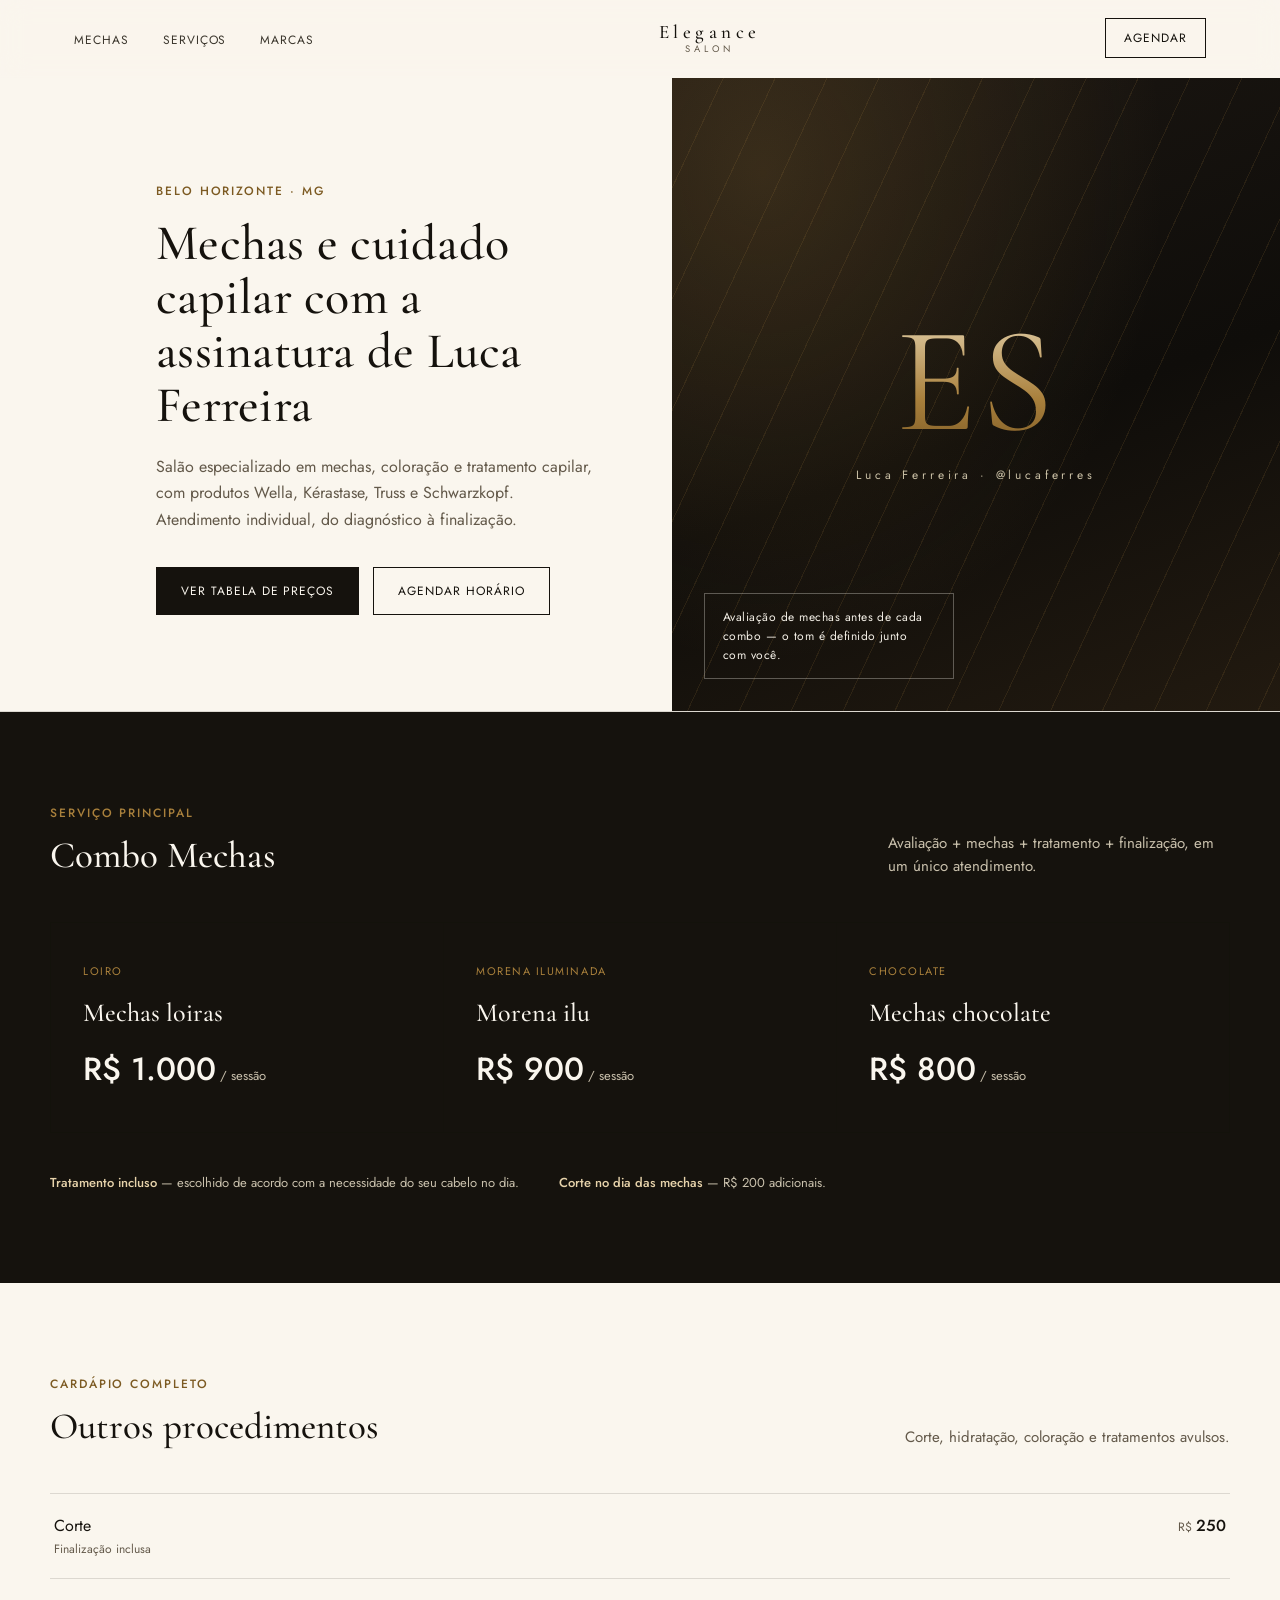
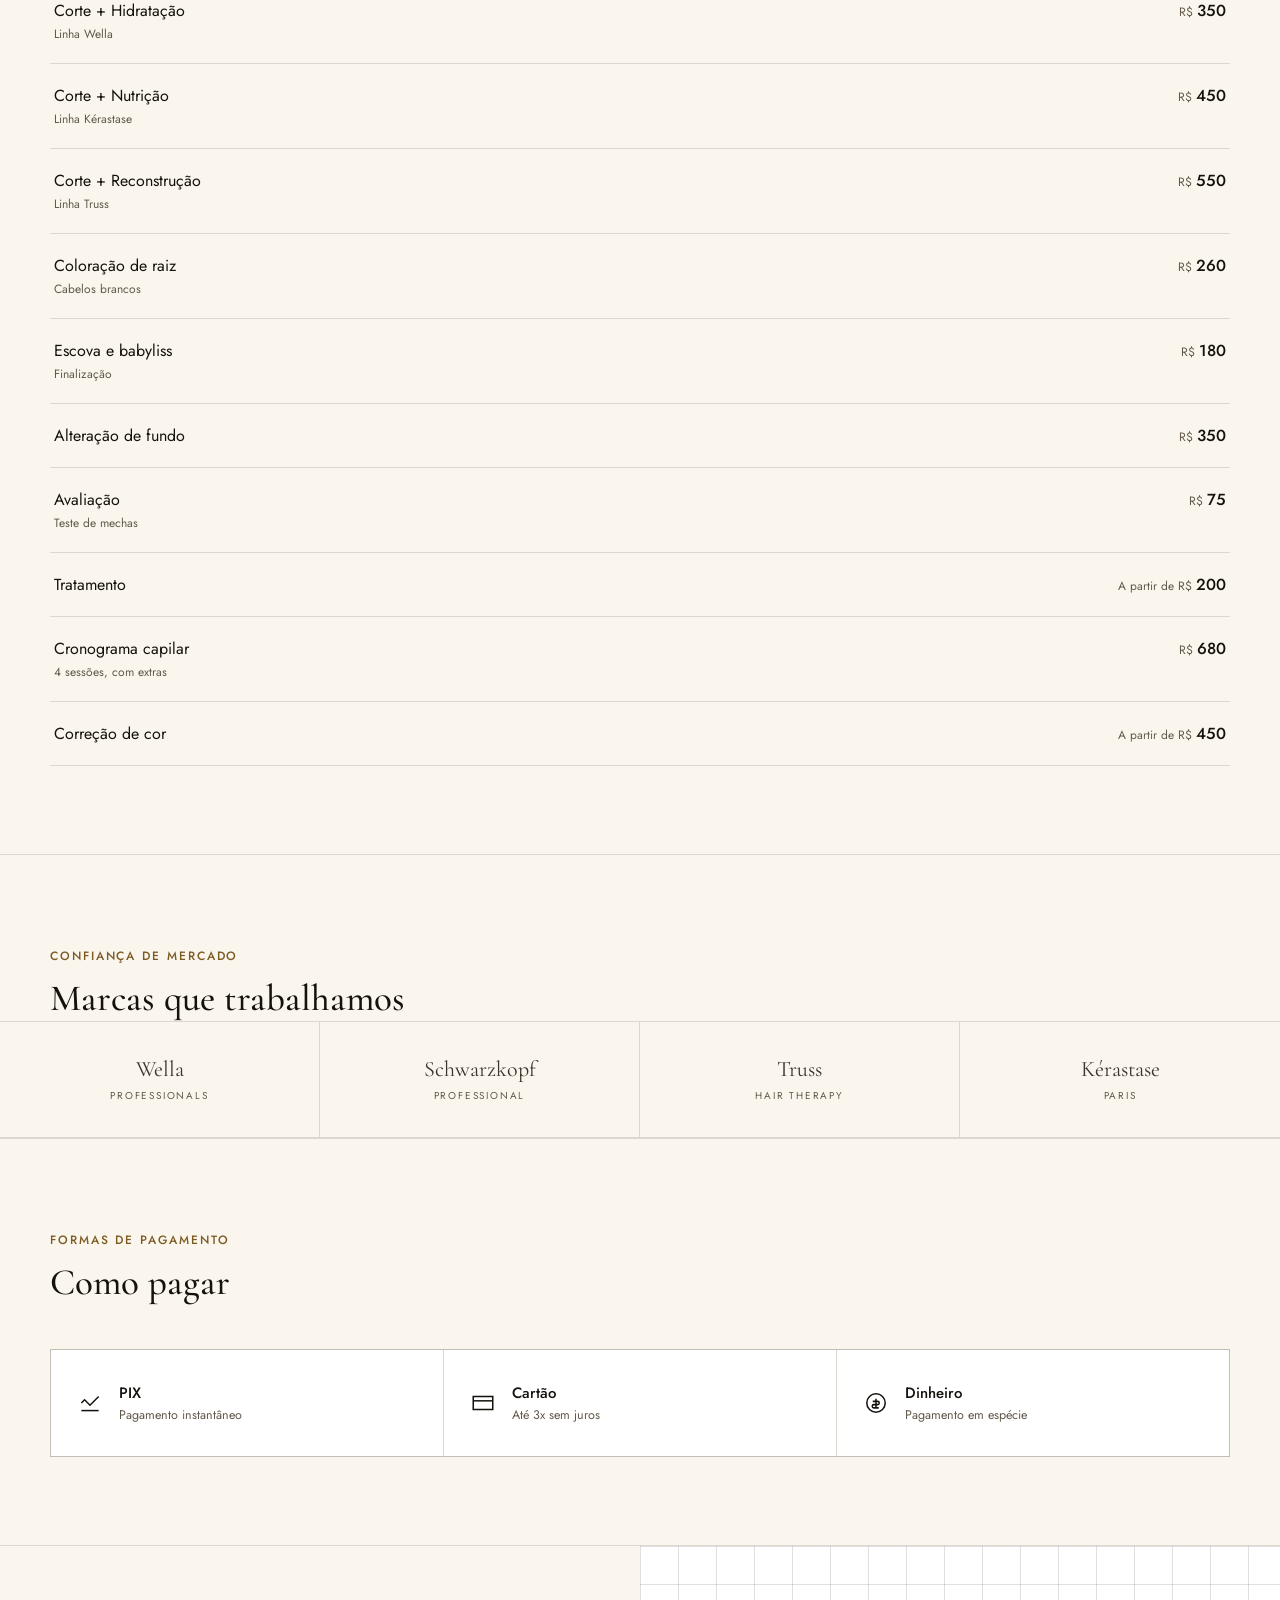
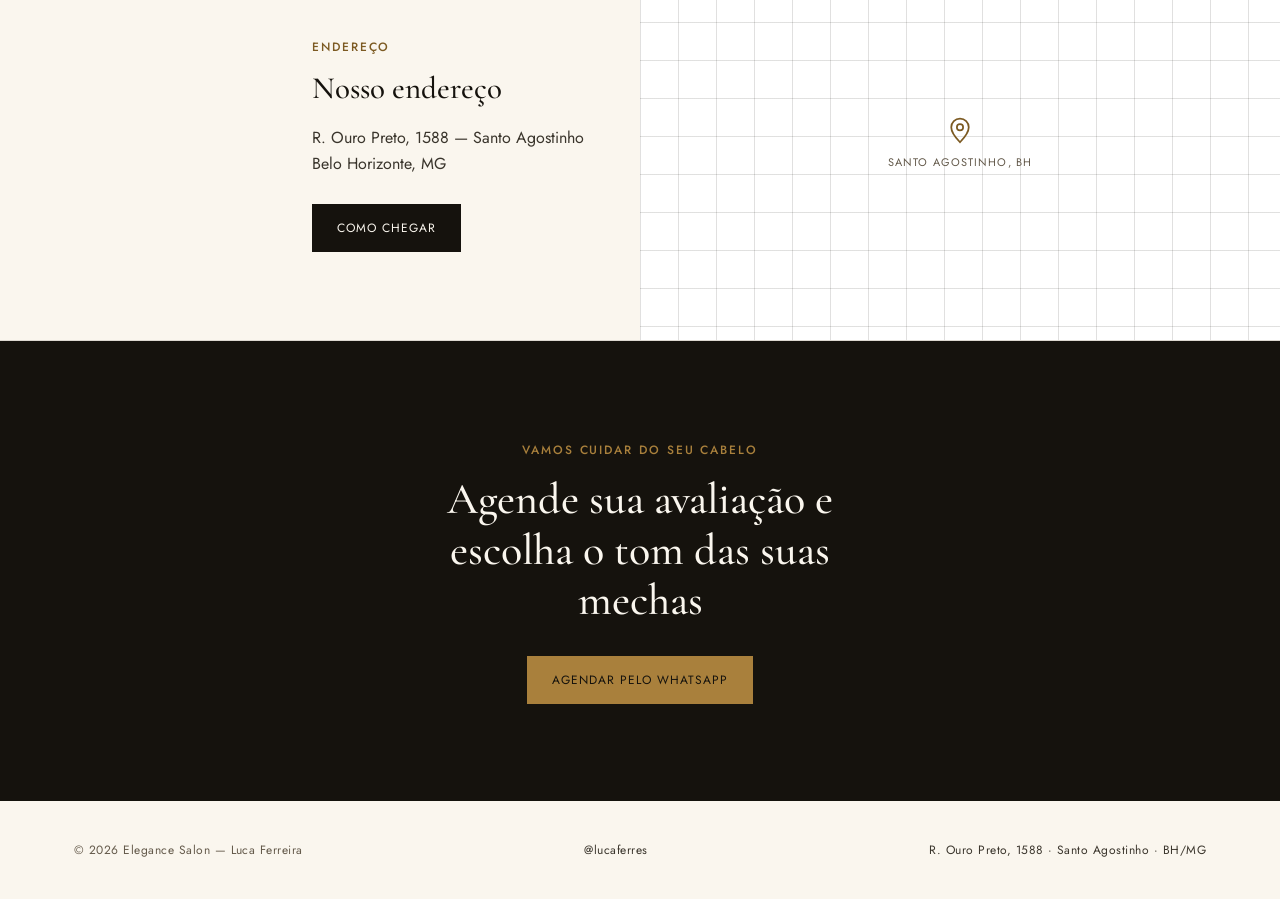
==== index.html @ f7232793 "Add files via upload" ====
<!DOCTYPE html>
<html lang="pt-BR">
<head>
<meta charset="UTF-8">
<meta name="viewport" content="width=device-width, initial-scale=1.0, viewport-fit=cover">
<title>Elegance Salon — Luca Ferreira | Mechas &amp; Cuidado Capilar</title>
<meta name="description" content="Elegance Salon, Belo Horizonte/MG — Combo Mechas, cortes e tratamentos capilares com Luca Ferreira. Wella, Kérastase, Truss e Schwarzkopf.">

<!-- ============================================================ -->
<!-- FONTES                                                        -->
<!-- ============================================================ -->
<link rel="preconnect" href="https://fonts.googleapis.com">
<link rel="preconnect" href="https://fonts.gstatic.com" crossorigin>
<link href="https://fonts.googleapis.com/css2?family=Jost:wght@300;400;500;600&family=Cormorant+Garamond:ital,wght@0,400;0,500;0,600;1,400&display=swap" rel="stylesheet">

<style>
/* ============================================================ */
/* CONFIGURAÇÕES — cores, tipografia e espaçamento               */
/* Para trocar a paleta, edite apenas as variáveis abaixo.        */
/* ============================================================ */
:root{
  /* --- cores --- */
  --canvas:#faf6ee;        /* fundo geral (creme quente) */
  --surface:#ffffff;       /* superfícies claras (cards, linhas de pagamento) */
  --ink:#15120d;            /* texto principal / preto quente */
  --ink-soft:#3a352c;       /* texto secundário */
  --stone:#63594a;          /* texto terciário / legendas */
  --ash:#c9c0ac;            /* cinza claro / traços sutis */
  --hair:rgba(21,18,13,0.13); /* linhas finas (hairlines) */
  --gold:#a9803c;           /* dourado — único acento cromático do sistema */
  --gold-deep:#7c5a22;      /* dourado escuro — hover / detalhes */
  --gold-soft:#e7d3ab;      /* dourado claro — seleção de texto, destaques sutis */

  /* --- tipografia --- */
  --font-display:'Cormorant Garamond', Georgia, serif; /* títulos editoriais */
  --font-ui:'Jost','Avenir Next','Futura PT',ui-sans-serif,system-ui,sans-serif; /* nav, corpo, botões */

  /* --- layout --- */
  --page-max:1180px;
  --nav-h:76px;
}

/* Tema escuro automático (segue o SO do visitante) */
@media (prefers-color-scheme: dark){
  :root{
    --canvas:#141210;
    --surface:#1b1815;
    --ink:#f3efe6;
    --ink-soft:#d8d0bf;
    --stone:#b7ac97;
    --ash:#4b4438;
    --hair:rgba(243,239,230,0.15);
  }
}

/* ============================================================ */
/* RESET / BASE                                                  */
/* ============================================================ */
*{box-sizing:border-box;}
html{scroll-behavior:smooth;}
@media (prefers-reduced-motion: reduce){
  html{scroll-behavior:auto;}
  *{animation-duration:0.01ms !important; animation-iteration-count:1 !important; transition-duration:0.01ms !important; scroll-behavior:auto !important;}
}
body{
  margin:0;
  background:var(--canvas);
  color:var(--ink);
  font-family:var(--font-ui);
  font-weight:400;
  -webkit-font-smoothing:antialiased;
  overflow-x:hidden;
}
a{color:inherit;text-decoration:none;}
img{max-width:100%;display:block;}
button{font-family:inherit;cursor:pointer;}
.wrap{max-width:var(--page-max);margin:0 auto;padding:0 24px;}
@media (max-width:560px){.wrap{padding:0 20px;}}

.eyebrow{
  font-size:12px;letter-spacing:0.16em;text-transform:uppercase;
  color:var(--gold-deep);font-weight:500;
}
@media (prefers-color-scheme: dark){.eyebrow{color:var(--gold);}}

:focus-visible{outline:2px solid var(--gold-deep);outline-offset:3px;}

/* Animação de entrada ao rolar — aplicada via JS (classe .in-view) */
.reveal{opacity:0;transform:translateY(18px);transition:opacity .7s ease, transform .7s ease;}
.reveal.in-view{opacity:1;transform:translateY(0);}

/* ============================================================ */
/* HEADER / NAVBAR                                                */
/* Editar: links do menu, texto do botão de agendamento           */
/* ============================================================ */
header{
  position:sticky;top:0;z-index:100;
  background:rgba(250,246,238,0.7);
  backdrop-filter:blur(14px) saturate(140%);
  -webkit-backdrop-filter:blur(14px) saturate(140%);
  border-bottom:1px solid transparent;
  transition:border-color .35s ease, background .35s ease, box-shadow .35s ease;
}
@media (prefers-color-scheme: dark){
  header{background:rgba(20,18,16,0.72);}
}
header.scrolled{
  border-bottom-color:var(--hair);
  box-shadow:0 4px 24px rgba(0,0,0,0.05);
}
.nav{
  height:var(--nav-h);
  display:flex;align-items:center;justify-content:space-between;
}
.nav-links{display:flex;gap:34px;list-style:none;margin:0;padding:0;}
.nav-links a{
  font-size:12px;letter-spacing:0.08em;text-transform:uppercase;
  color:var(--ink-soft);padding-bottom:3px;
  border-bottom:1px solid transparent;
  transition:border-color .2s ease, color .2s ease;
}
.nav-links a:hover{color:var(--ink);border-color:var(--gold);}

.wordmark{text-align:center;font-family:var(--font-display);line-height:1;}
.wordmark .line1{display:block;font-size:19px;letter-spacing:0.24em;font-weight:500;}
.wordmark .line2{display:block;font-size:9.5px;letter-spacing:0.4em;color:var(--stone);margin-top:4px;font-family:var(--font-ui);}

.nav-cta{
  font-size:12px;letter-spacing:0.08em;text-transform:uppercase;
  border:1px solid var(--ink);padding:10px 18px;color:var(--ink);white-space:nowrap;
  transition:background .2s ease,color .2s ease;
}
.nav-cta:hover{background:var(--ink);color:var(--canvas);}

.nav-toggle{
  display:none;background:none;border:none;padding:8px;width:36px;height:36px;
  position:relative;
}
.nav-toggle span{
  display:block;position:absolute;left:6px;right:6px;height:1px;background:var(--ink);
  transition:transform .3s ease, opacity .3s ease, top .3s ease;
}
.nav-toggle span:nth-child(1){top:13px;}
.nav-toggle span:nth-child(2){top:19px;}
.nav-toggle span:nth-child(3){top:25px;}
.nav-toggle.open span:nth-child(1){top:19px;transform:rotate(45deg);}
.nav-toggle.open span:nth-child(2){opacity:0;}
.nav-toggle.open span:nth-child(3){top:19px;transform:rotate(-45deg);}

@media (max-width:860px){
  .nav-links.desktop-only, .nav-cta.desktop-only{display:none;}
  .nav-toggle{display:block;}
}

.nav-mobile{
  max-height:0;overflow:hidden;
  background:var(--canvas);
  border-bottom:1px solid transparent;
  transition:max-height .35s ease, border-color .35s ease;
}
.nav-mobile.open{max-height:340px;border-bottom-color:var(--hair);}
.nav-mobile ul{list-style:none;margin:0;padding:8px 0 20px;display:flex;flex-direction:column;}
.nav-mobile a{
  padding:14px 24px;font-size:14px;letter-spacing:0.04em;
  border-top:1px solid var(--hair);color:var(--ink-soft);
}
.nav-mobile a.cta{color:var(--gold-deep);font-weight:500;}

/* ============================================================ */
/* HERO                                                           */
/* Editar: título, subtítulo, CTAs, imagem de fundo do painel      */
/* ============================================================ */
.hero{
  display:grid;grid-template-columns:1.05fr 0.95fr;
  align-items:stretch;border-bottom:1px solid var(--hair);
}
@media (max-width:900px){.hero{grid-template-columns:1fr;}}

.hero-text{
  padding:104px 56px 96px 24px;max-width:540px;margin-left:auto;
  display:flex;flex-direction:column;justify-content:center;
}
@media (max-width:900px){
  .hero-text{margin:0;padding:64px 24px 56px;max-width:none;}
}
.hero-text h1{
  font-family:var(--font-display);font-weight:500;
  font-size:clamp(32px,4.2vw,50px);line-height:1.08;
  margin:16px 0 22px;letter-spacing:0.005em;
}
.hero-text p{
  font-size:16px;line-height:1.65;color:var(--stone);
  max-width:44ch;margin:0 0 34px;
}
.cta-row{display:flex;gap:14px;flex-wrap:wrap;}
.btn{
  font-size:12px;letter-spacing:0.08em;text-transform:uppercase;
  padding:14px 24px;border:1px solid var(--ink);
  display:inline-flex;align-items:center;gap:8px;
  transition:background .25s ease,color .25s ease,border-color .25s ease, transform .25s ease;
}
.btn-fill{background:var(--ink);color:var(--canvas);}
.btn-fill:hover{background:var(--gold-deep);border-color:var(--gold-deep);transform:translateY(-1px);}
.btn-ghost{background:transparent;color:var(--ink);}
.btn-ghost:hover{border-color:var(--gold);color:var(--gold-deep);transform:translateY(-1px);}

/* Painel visual — placeholder editorial em CSS.
   SUBSTITUIR por foto real do salão/estúdio quando disponível:
   trocar o div .hero-visual por <img src="sua-foto.jpg" ...> mantendo a classe. */
.hero-visual{
  position:relative;overflow:hidden;min-height:520px;
  background:
    radial-gradient(120% 140% at 15% 15%, rgba(169,128,60,0.22), transparent 55%),
    linear-gradient(160deg,#1c1712 0%, #0f0d0a 55%, #221a10 100%);
  display:flex;align-items:center;justify-content:center;
}
.hero-visual .ribbon{
  position:absolute;inset:0;
  background:repeating-linear-gradient(115deg, transparent 0 46px, rgba(169,128,60,0.14) 46px 47px);
  animation:driftRibbon 40s linear infinite;
}
@keyframes driftRibbon{from{background-position:0 0;}to{background-position:600px 0;}}

.hero-monogram{position:relative;text-align:center;color:#f3efe6;}
.hero-monogram .mono{
  font-family:var(--font-display);font-size:clamp(96px,14vw,150px);line-height:1;letter-spacing:0.02em;
  background:linear-gradient(180deg,#f3e6c8 0%, #a9803c 60%, #6f4f1e 100%);
  -webkit-background-clip:text;background-clip:text;color:transparent;
}
.hero-monogram .cap{
  display:block;margin-top:10px;font-size:12px;letter-spacing:0.32em;color:#c9bfa5;
}
.hero-tagbox{
  position:absolute;left:32px;bottom:32px;right:32px;max-width:250px;
  border:1px solid rgba(243,239,230,0.32);padding:14px 18px;
  color:#f3efe6;font-size:12px;letter-spacing:0.04em;line-height:1.55;
}
@media (max-width:520px){.hero-tagbox{position:static;max-width:none;margin:24px;}}

/* ============================================================ */
/* SEÇÕES — títulos e espaçamento comum                          */
/* ============================================================ */
section{border-bottom:1px solid var(--hair);}
.section-pad{padding:88px 0;}
@media (max-width:640px){.section-pad{padding:60px 0;}}
.section-head{
  display:flex;justify-content:space-between;align-items:flex-end;
  gap:24px;margin-bottom:44px;flex-wrap:wrap;
}
.section-head h2{font-family:var(--font-display);font-weight:500;font-size:clamp(27px,3vw,37px);margin:10px 0 0;}
.section-head p{color:var(--stone);font-size:15px;max-width:38ch;margin:0;line-height:1.55;}

/* ============================================================ */
/* COMBO MECHAS — serviço em destaque (fundo escuro)              */
/* Editar: nomes dos tons, preços, observações                    */
/* ============================================================ */
.combo{background:var(--ink);color:var(--canvas);}
.combo .eyebrow{color:var(--gold);}
.combo .section-head p{color:var(--ash);}
.combo-grid{
  display:grid;grid-template-columns:repeat(3,1fr);gap:1px;
  background:var(--hair);border:1px solid var(--hair);
}
@media (max-width:760px){.combo-grid{grid-template-columns:1fr;}}
.combo-card{
  background:var(--ink);padding:40px 32px;display:flex;flex-direction:column;gap:18px;
  transition:background .3s ease;
}
.combo-card:hover{background:#1e1913;}
.combo-card .tone{font-size:11px;letter-spacing:0.14em;text-transform:uppercase;color:var(--gold);}
.combo-card .name{font-family:var(--font-display);font-size:26px;font-weight:500;}
.combo-card .price{font-size:32px;font-weight:500;color:var(--canvas);margin-top:auto;}
.combo-card .price small{font-size:13px;color:var(--ash);font-weight:400;}
.combo-note{
  margin-top:40px;display:flex;gap:40px;flex-wrap:wrap;
  font-size:13px;color:var(--ash);line-height:1.6;
}
.combo-note strong{color:var(--gold-soft);font-weight:500;}

/* ============================================================ */
/* LISTA DE PROCEDIMENTOS                                         */
/* Editar: itens, observações e valores                           */
/* ============================================================ */
.price-list{border-top:1px solid var(--hair);}
.price-row{
  display:flex;justify-content:space-between;align-items:baseline;gap:20px;
  padding:20px 4px;border-bottom:1px solid var(--hair);
  transition:padding-left .25s ease, background .25s ease;
}
.price-row:hover{padding-left:14px;background:rgba(169,128,60,0.06);}
.price-row .item{font-size:16px;}
.price-row .item .note{display:block;font-size:12px;color:var(--stone);margin-top:3px;}
.price-row .amount{font-weight:500;font-size:16px;white-space:nowrap;}
.price-row .amount small{color:var(--stone);font-weight:400;font-size:12px;margin-right:4px;}

/* ============================================================ */
/* MARCAS                                                         */
/* ============================================================ */
.brands-row{display:flex;flex-wrap:wrap;border-top:1px solid var(--hair);}
.brand-item{
  flex:1 1 220px;padding:34px 24px;
  border-right:1px solid var(--hair);border-bottom:1px solid var(--hair);
  text-align:center;font-family:var(--font-display);font-size:22px;
  color:var(--ink-soft);transition:color .25s ease;
}
.brand-item:hover{color:var(--gold-deep);}
.brand-item span{display:block;font-family:var(--font-ui);font-size:10px;letter-spacing:0.18em;color:var(--stone);margin-top:6px;text-transform:uppercase;}
.brand-item:last-child{border-right:none;}

/* ============================================================ */
/* FORMAS DE PAGAMENTO                                            */
/* ============================================================ */
.pay-grid{display:grid;grid-template-columns:repeat(3,1fr);gap:1px;background:var(--hair);border:1px solid var(--hair);}
@media (max-width:700px){.pay-grid{grid-template-columns:1fr;}}
.pay-card{
  background:var(--surface);padding:32px 26px;display:flex;align-items:center;gap:16px;
  transition:background .25s ease;
}
.pay-card:hover{background:var(--canvas);}
.pay-card svg{flex:none;width:26px;height:26px;stroke:var(--ink);}
.pay-card .t{font-size:15px;font-weight:500;}
.pay-card .s{font-size:12.5px;color:var(--stone);margin-top:2px;}

/* ============================================================ */
/* LOCALIZAÇÃO                                                    */
/* Editar: endereço, link do mapa                                 */
/* ============================================================ */
.loc{display:grid;grid-template-columns:1fr 1fr;}
@media (max-width:820px){.loc{grid-template-columns:1fr;}}
.loc-text{padding:88px 56px 88px 24px;margin-left:auto;max-width:460px;}
@media (max-width:820px){.loc-text{margin:0;padding:60px 24px;max-width:none;}}
.loc-text h2{font-family:var(--font-display);font-size:31px;font-weight:500;margin:12px 0 18px;}
.loc-text .addr{font-size:16px;line-height:1.6;color:var(--ink-soft);margin-bottom:28px;}
.loc-map{
  background:
    linear-gradient(var(--hair) 1px, transparent 1px) 0 0/38px 38px,
    linear-gradient(90deg, var(--hair) 1px, transparent 1px) 0 0/38px 38px,
    var(--surface);
  display:flex;align-items:center;justify-content:center;min-height:320px;position:relative;
}
.loc-pin{display:flex;flex-direction:column;align-items:center;gap:8px;}
.loc-pin svg{width:30px;height:30px;stroke:var(--gold-deep);}
.loc-pin span{font-size:11px;letter-spacing:0.1em;text-transform:uppercase;color:var(--stone);}

/* ============================================================ */
/* CTA FINAL                                                      */
/* Editar: texto de fechamento e link do WhatsApp                 */
/* ============================================================ */
.cta-final{background:var(--ink);color:var(--canvas);text-align:center;}
.cta-final .section-pad{padding:96px 24px;}
.cta-final .eyebrow{color:var(--gold);}
.cta-final h2{
  font-family:var(--font-display);font-weight:500;
  font-size:clamp(28px,4vw,44px);margin:14px auto 30px;max-width:20ch;line-height:1.15;
}
.cta-final .btn-fill{background:var(--gold);border-color:var(--gold);color:#15120d;}
.cta-final .btn-fill:hover{background:var(--gold-soft);border-color:var(--gold-soft);}

/* ============================================================ */
/* FOOTER                                                         */
/* Editar: redes sociais, copyright                               */
/* ============================================================ */
footer{padding:40px 0;}
.foot-row{
  display:flex;justify-content:space-between;align-items:center;gap:16px;flex-wrap:wrap;
  font-size:12px;color:var(--stone);letter-spacing:0.04em;
}
.foot-row a{color:var(--ink-soft);transition:color .2s ease;}
.foot-row a:hover{color:var(--gold-deep);}

::selection{background:var(--gold-soft);color:#15120d;}
</style>
</head>
<body>

<!-- ============================================================ -->
<!-- HEADER                                                        -->
<!-- Editar links de navegação e texto do botão "Agendar" aqui      -->
<!-- ============================================================ -->
<header id="siteHeader">
  <div class="wrap nav">
    <ul class="nav-links desktop-only">
      <li><a href="#mechas">Mechas</a></li>
      <li><a href="#servicos">Serviços</a></li>
      <li><a href="#marcas">Marcas</a></li>
    </ul>
    <div class="wordmark">
      <span class="line1">Elegance</span>
      <span class="line2">SALON</span>
    </div>
    <!-- EDITAR: link de agendamento (WhatsApp) -->
    <a class="nav-cta desktop-only" href="https://wa.me/5531900000000" target="_blank" rel="noopener">Agendar</a>
    <button class="nav-toggle" id="navToggle" aria-label="Abrir menu" aria-expanded="false">
      <span></span><span></span><span></span>
    </button>
  </div>
  <nav class="nav-mobile" id="navMobile">
    <ul>
      <li><a href="#mechas">Mechas</a></li>
      <li><a href="#servicos">Serviços</a></li>
      <li><a href="#marcas">Marcas</a></li>
      <li><a href="#localizacao">Localização</a></li>
      <li><a class="cta" href="https://wa.me/5531900000000" target="_blank" rel="noopener">Agendar pelo WhatsApp</a></li>
    </ul>
  </nav>
</header>

<!-- ============================================================ -->
<!-- HERO                                                          -->
<!-- Editar título, texto e CTAs. Painel direito é um placeholder   -->
<!-- em CSS — substitua por foto real quando tiver.                 -->
<!-- ============================================================ -->
<section class="hero">
  <div class="hero-text reveal">
    <span class="eyebrow">Belo Horizonte · MG</span>
    <h1>Mechas e cuidado capilar com a assinatura de Luca Ferreira</h1>
    <p>Salão especializado em mechas, coloração e tratamento capilar, com produtos Wella, Kérastase, Truss e Schwarzkopf. Atendimento individual, do diagnóstico à finalização.</p>
    <div class="cta-row">
      <a class="btn btn-fill" href="#mechas">Ver tabela de preços</a>
      <a class="btn btn-ghost" href="#localizacao">Agendar horário</a>
    </div>
  </div>
  <div class="hero-visual">
    <div class="ribbon"></div>
    <div class="hero-monogram">
      <span class="mono">ES</span>
      <span class="cap">Luca Ferreira · @lucaferres</span>
    </div>
    <div class="hero-tagbox">Avaliação de mechas antes de cada combo — o tom é definido junto com você.</div>
  </div>
</section>

<!-- ============================================================ -->
<!-- COMBO MECHAS (serviço principal)                              -->
<!-- Editar tons, preços e observações                              -->
<!-- ============================================================ -->
<section class="combo" id="mechas">
  <div class="wrap section-pad">
    <div class="section-head reveal">
      <div>
        <span class="eyebrow">Serviço principal</span>
        <h2>Combo Mechas</h2>
      </div>
      <p>Avaliação + mechas + tratamento + finalização, em um único atendimento.</p>
    </div>
    <div class="combo-grid reveal">
      <div class="combo-card">
        <span class="tone">Loiro</span>
        <span class="name">Mechas loiras</span>
        <span class="price">R$ 1.000<small> / sessão</small></span>
      </div>
      <div class="combo-card">
        <span class="tone">Morena iluminada</span>
        <span class="name">Morena ilu</span>
        <span class="price">R$ 900<small> / sessão</small></span>
      </div>
      <div class="combo-card">
        <span class="tone">Chocolate</span>
        <span class="name">Mechas chocolate</span>
        <span class="price">R$ 800<small> / sessão</small></span>
      </div>
    </div>
    <div class="combo-note reveal">
      <span><strong>Tratamento incluso</strong> — escolhido de acordo com a necessidade do seu cabelo no dia.</span>
      <span><strong>Corte no dia das mechas</strong> — R$ 200 adicionais.</span>
    </div>
  </div>
</section>

<!-- ============================================================ -->
<!-- OUTROS PROCEDIMENTOS                                          -->
<!-- Editar itens, observações e valores                            -->
<!-- ============================================================ -->
<section id="servicos">
  <div class="wrap section-pad">
    <div class="section-head reveal">
      <div>
        <span class="eyebrow">Cardápio completo</span>
        <h2>Outros procedimentos</h2>
      </div>
      <p>Corte, hidratação, coloração e tratamentos avulsos.</p>
    </div>
    <div class="price-list reveal">
      <div class="price-row"><span class="item">Corte<span class="note">Finalização inclusa</span></span><span class="amount"><small>R$</small>250</span></div>
      <div class="price-row"><span class="item">Corte + Hidratação<span class="note">Linha Wella</span></span><span class="amount"><small>R$</small>350</span></div>
      <div class="price-row"><span class="item">Corte + Nutrição<span class="note">Linha Kérastase</span></span><span class="amount"><small>R$</small>450</span></div>
      <div class="price-row"><span class="item">Corte + Reconstrução<span class="note">Linha Truss</span></span><span class="amount"><small>R$</small>550</span></div>
      <div class="price-row"><span class="item">Coloração de raiz<span class="note">Cabelos brancos</span></span><span class="amount"><small>R$</small>260</span></div>
      <div class="price-row"><span class="item">Escova e babyliss<span class="note">Finalização</span></span><span class="amount"><small>R$</small>180</span></div>
      <div class="price-row"><span class="item">Alteração de fundo</span><span class="amount"><small>R$</small>350</span></div>
      <div class="price-row"><span class="item">Avaliação<span class="note">Teste de mechas</span></span><span class="amount"><small>R$</small>75</span></div>
      <div class="price-row"><span class="item">Tratamento</span><span class="amount"><small>A partir de R$</small>200</span></div>
      <div class="price-row"><span class="item">Cronograma capilar<span class="note">4 sessões, com extras</span></span><span class="amount"><small>R$</small>680</span></div>
      <div class="price-row"><span class="item">Correção de cor</span><span class="amount"><small>A partir de R$</small>450</span></div>
    </div>
  </div>
</section>

<!-- ============================================================ -->
<!-- MARCAS                                                        -->
<!-- ============================================================ -->
<section id="marcas">
  <div class="wrap section-pad" style="padding-bottom:0;">
    <div class="section-head reveal" style="margin-bottom:0;">
      <div>
        <span class="eyebrow">Confiança de mercado</span>
        <h2>Marcas que trabalhamos</h2>
      </div>
    </div>
  </div>
  <div class="brands-row reveal">
    <div class="brand-item">Wella<span>Professionals</span></div>
    <div class="brand-item">Schwarzkopf<span>Professional</span></div>
    <div class="brand-item">Truss<span>Hair Therapy</span></div>
    <div class="brand-item">Kérastase<span>Paris</span></div>
  </div>
</section>

<!-- ============================================================ -->
<!-- FORMAS DE PAGAMENTO                                           -->
<!-- ============================================================ -->
<section>
  <div class="wrap section-pad">
    <div class="section-head reveal">
      <div>
        <span class="eyebrow">Formas de pagamento</span>
        <h2>Como pagar</h2>
      </div>
    </div>
    <div class="pay-grid reveal">
      <div class="pay-card">
        <svg viewBox="0 0 24 24" fill="none" stroke-width="1.4"><path d="M4 12l3-3 5 5 8-8"/><path d="M4 19h16"/></svg>
        <div><div class="t">PIX</div><div class="s">Pagamento instantâneo</div></div>
      </div>
      <div class="pay-card">
        <svg viewBox="0 0 24 24" fill="none" stroke-width="1.4"><rect x="3" y="6" width="18" height="12" rx="0"/><path d="M3 10h18"/></svg>
        <div><div class="t">Cartão</div><div class="s">Até 3x sem juros</div></div>
      </div>
      <div class="pay-card">
        <svg viewBox="0 0 24 24" fill="none" stroke-width="1.4"><circle cx="12" cy="12" r="8.5"/><path d="M12 8v8M9 10.5h4.5a1.5 1.5 0 010 3H10a1.5 1.5 0 000 3h4.5"/></svg>
        <div><div class="t">Dinheiro</div><div class="s">Pagamento em espécie</div></div>
      </div>
    </div>
  </div>
</section>

<!-- ============================================================ -->
<!-- LOCALIZAÇÃO                                                    -->
<!-- Editar endereço e link do mapa                                 -->
<!-- ============================================================ -->
<section class="loc" id="localizacao">
  <div class="loc-text reveal">
    <span class="eyebrow">Endereço</span>
    <h2>Nosso endereço</h2>
    <p class="addr">R. Ouro Preto, 1588 — Santo Agostinho<br>Belo Horizonte, MG</p>
    <a class="btn btn-fill" href="https://www.google.com/maps/search/?api=1&query=R.+Ouro+Preto%2C+1588+Santo+Agostinho+Belo+Horizonte+MG" target="_blank" rel="noopener">Como chegar</a>
  </div>
  <div class="loc-map">
    <div class="loc-pin">
      <svg viewBox="0 0 24 24" fill="none" stroke-width="1.4"><path d="M12 21s7-7.2 7-12a7 7 0 10-14 0c0 4.8 7 12 7 12z"/><circle cx="12" cy="9" r="2.5"/></svg>
      <span>Santo Agostinho, BH</span>
    </div>
  </div>
</section>

<!-- ============================================================ -->
<!-- CTA FINAL                                                      -->
<!-- Editar texto de fechamento e link do WhatsApp                  -->
<!-- ============================================================ -->
<section class="cta-final">
  <div class="wrap section-pad reveal">
    <span class="eyebrow">Vamos cuidar do seu cabelo</span>
    <h2>Agende sua avaliação e escolha o tom das suas mechas</h2>
    <a class="btn btn-fill" href="https://wa.me/5531900000000" target="_blank" rel="noopener">Agendar pelo WhatsApp</a>
  </div>
</section>

<!-- ============================================================ -->
<!-- FOOTER                                                         -->
<!-- Editar redes sociais e copyright                                -->
<!-- ============================================================ -->
<footer>
  <div class="wrap foot-row">
    <span>© 2026 Elegance Salon — Luca Ferreira</span>
    <a href="https://instagram.com/lucaferres" target="_blank" rel="noopener">@lucaferres</a>
    <a href="#localizacao">R. Ouro Preto, 1588 · Santo Agostinho · BH/MG</a>
  </div>
</footer>

<!-- ============================================================ -->
<!-- JAVASCRIPT                                                     -->
<!-- Menu mobile, navbar ao rolar e animações de entrada             -->
<!-- ============================================================ -->
<script>
(function(){
  "use strict";

  /* --- Navbar: sombra/borda ao rolar --- */
  var header = document.getElementById('siteHeader');
  var onScroll = function(){
    if (window.scrollY > 8) header.classList.add('scrolled');
    else header.classList.remove('scrolled');
  };
  document.addEventListener('scroll', onScroll, {passive:true});
  onScroll();

  /* --- Menu mobile --- */
  var toggle = document.getElementById('navToggle');
  var mobileNav = document.getElementById('navMobile');
  toggle.addEventListener('click', function(){
    var isOpen = mobileNav.classList.toggle('open');
    toggle.classList.toggle('open', isOpen);
    toggle.setAttribute('aria-expanded', isOpen ? 'true' : 'false');
  });
  mobileNav.querySelectorAll('a').forEach(function(link){
    link.addEventListener('click', function(){
      mobileNav.classList.remove('open');
      toggle.classList.remove('open');
      toggle.setAttribute('aria-expanded','false');
    });
  });

  /* --- Revelação suave ao rolar (IntersectionObserver) --- */
  var revealEls = document.querySelectorAll('.reveal');
  if ('IntersectionObserver' in window && revealEls.length){
    var io = new IntersectionObserver(function(entries){
      entries.forEach(function(entry){
        if (entry.isIntersecting){
          entry.target.classList.add('in-view');
          io.unobserve(entry.target);
        }
      });
    }, {threshold:0.12, rootMargin:'0px 0px -40px 0px'});
    revealEls.forEach(function(el){ io.observe(el); });
  } else {
    revealEls.forEach(function(el){ el.classList.add('in-view'); });
  }
})();
</script>
</body>
</html>
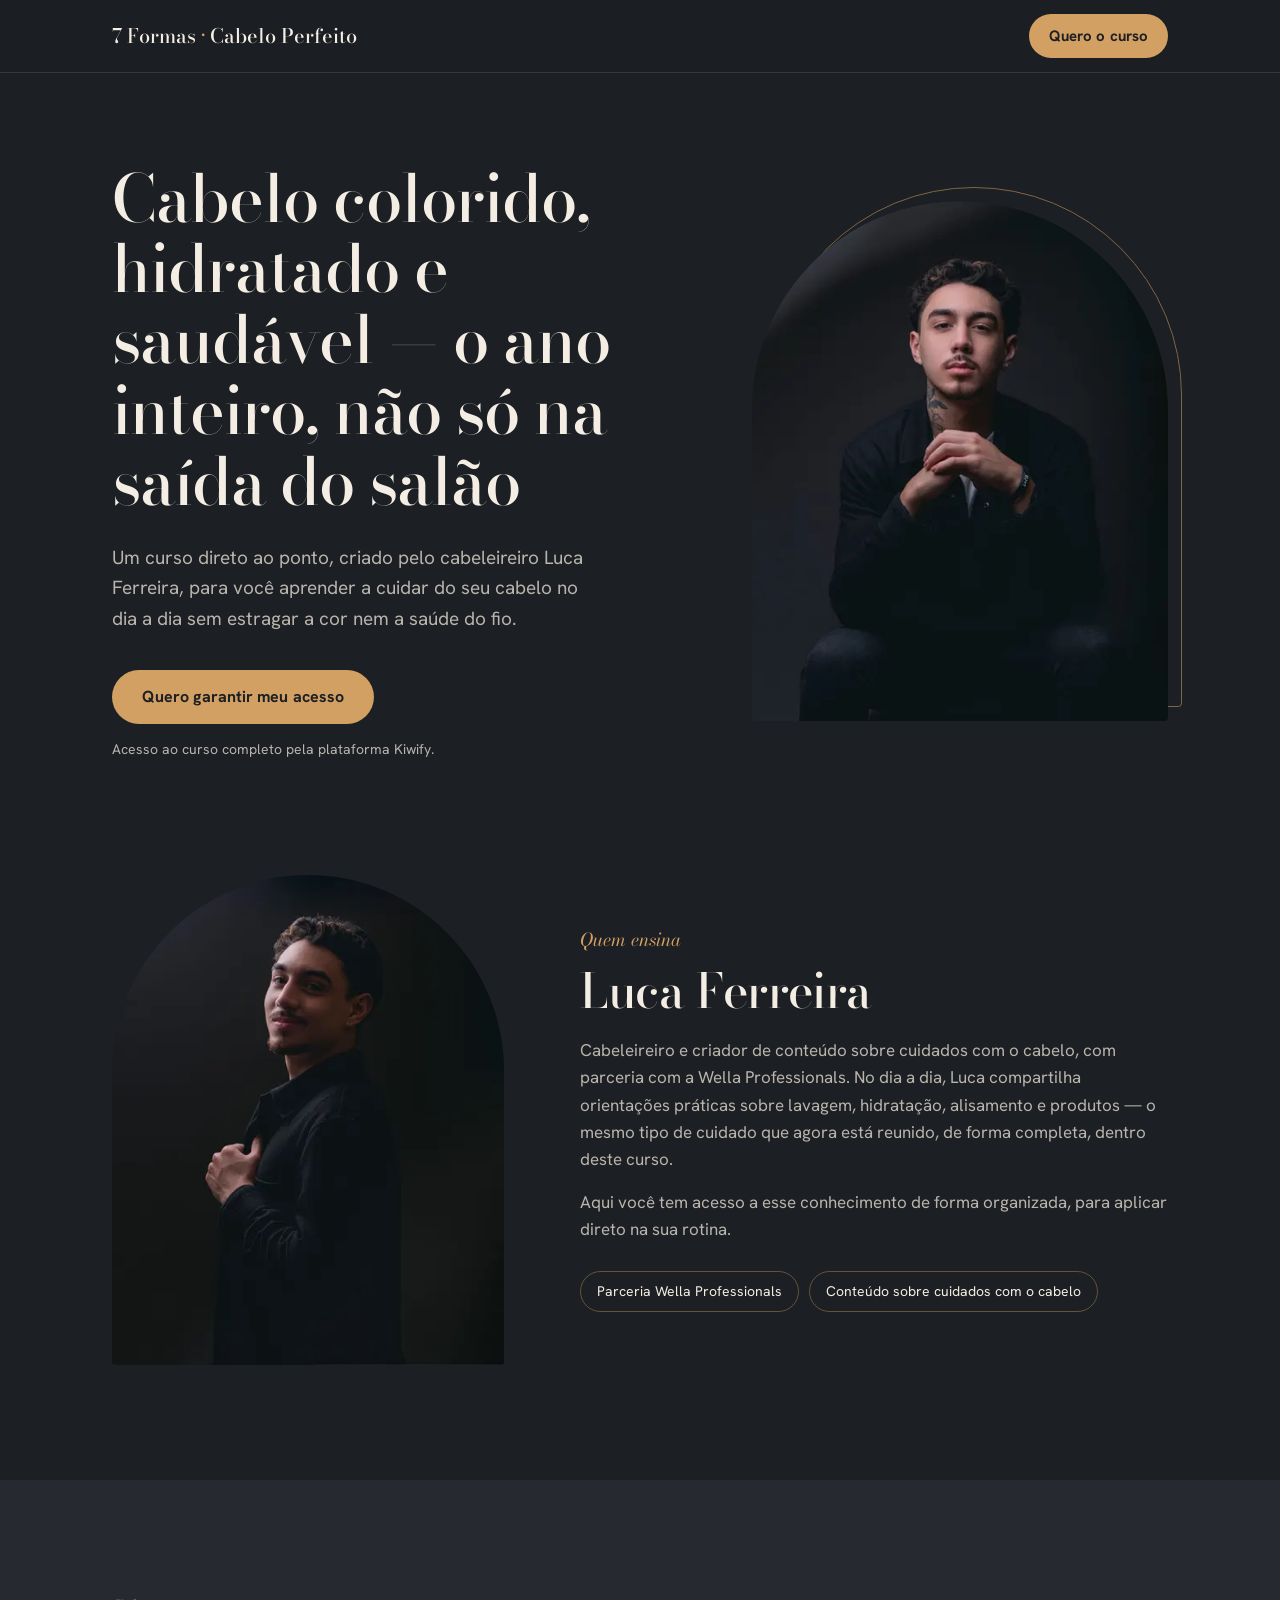
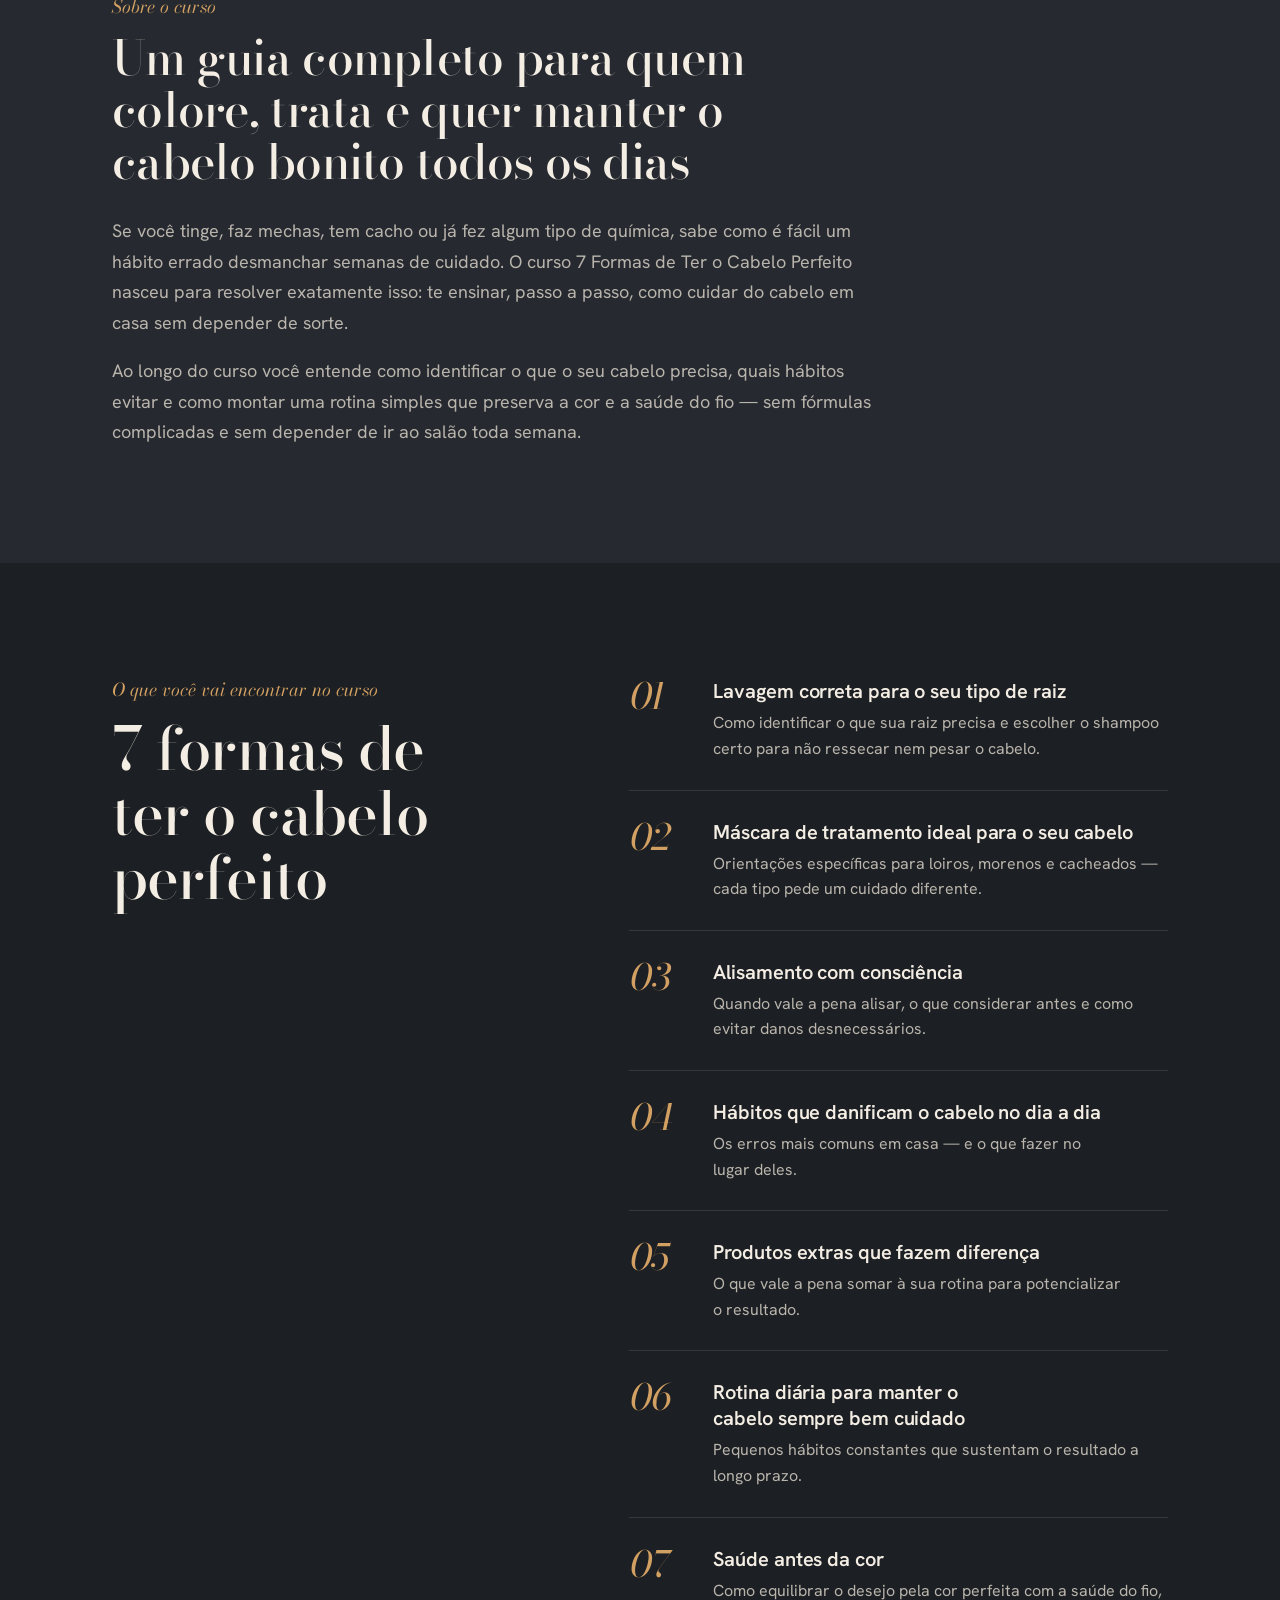
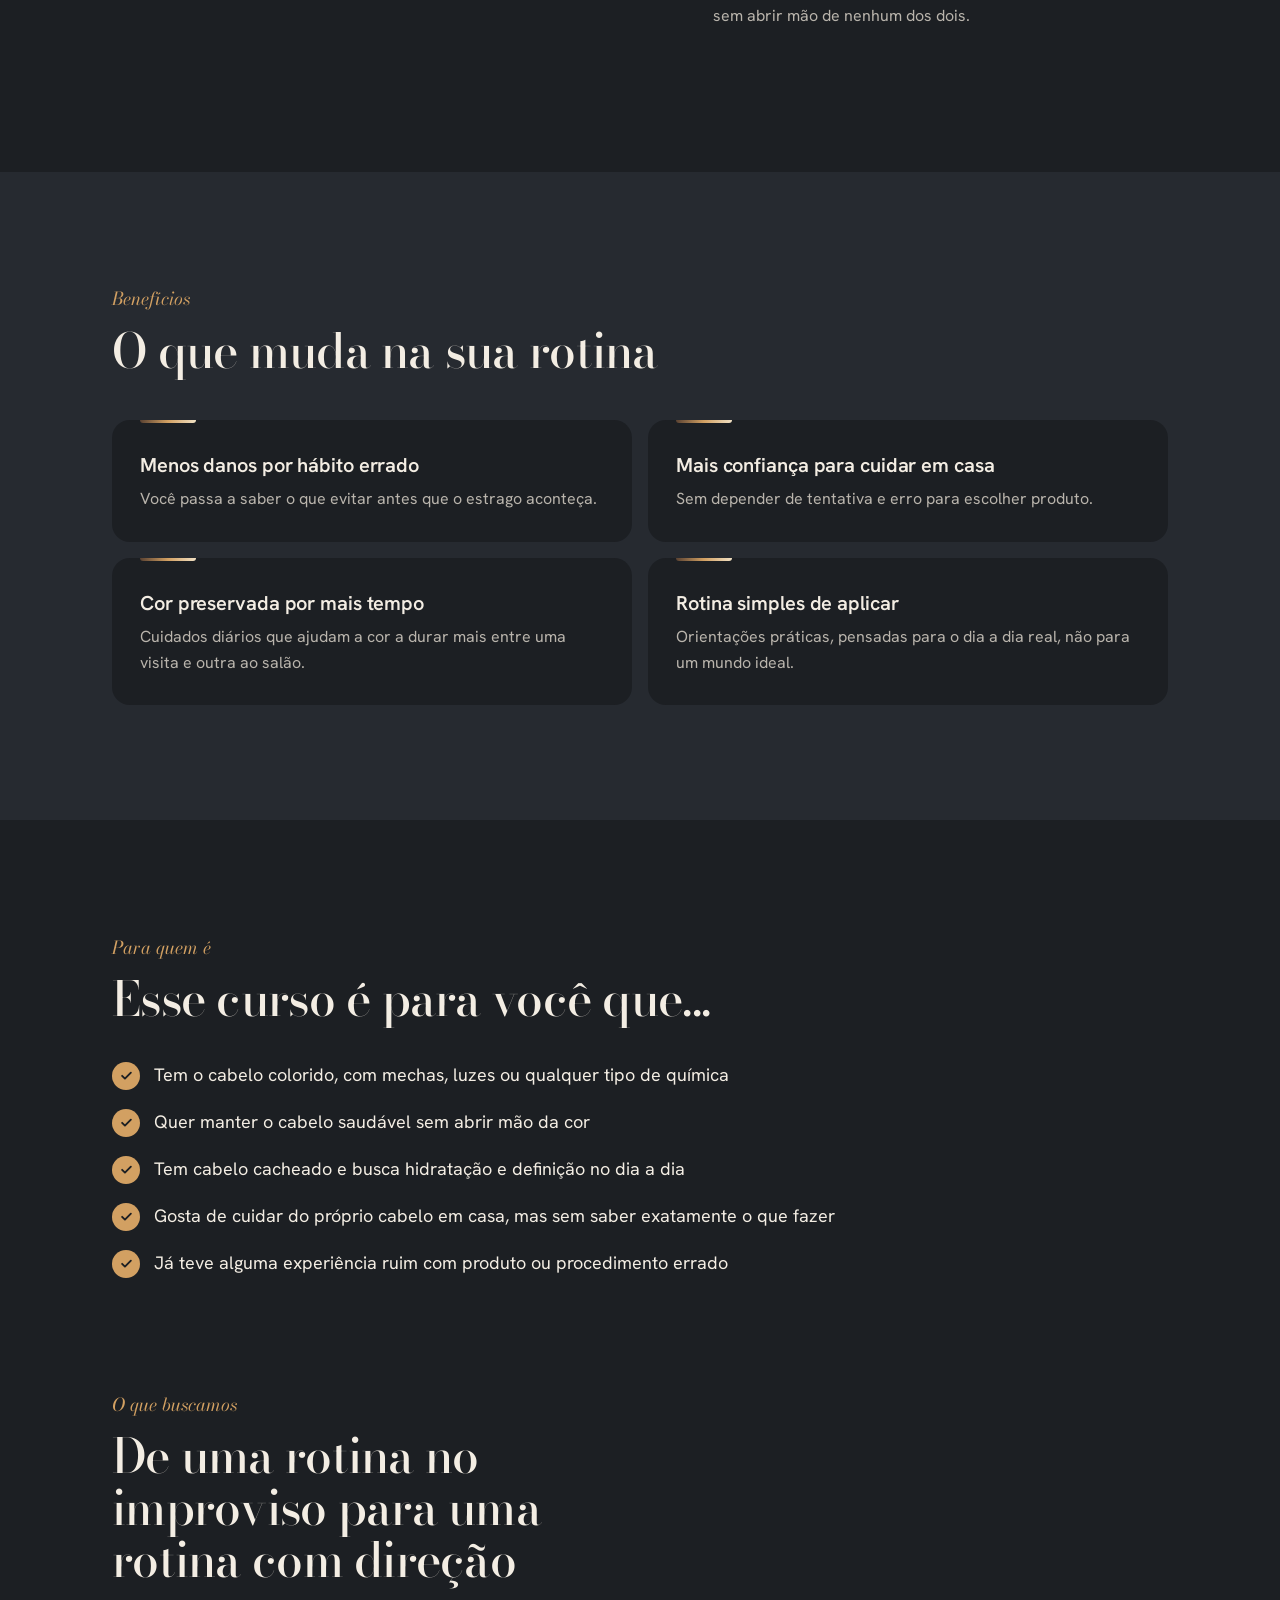
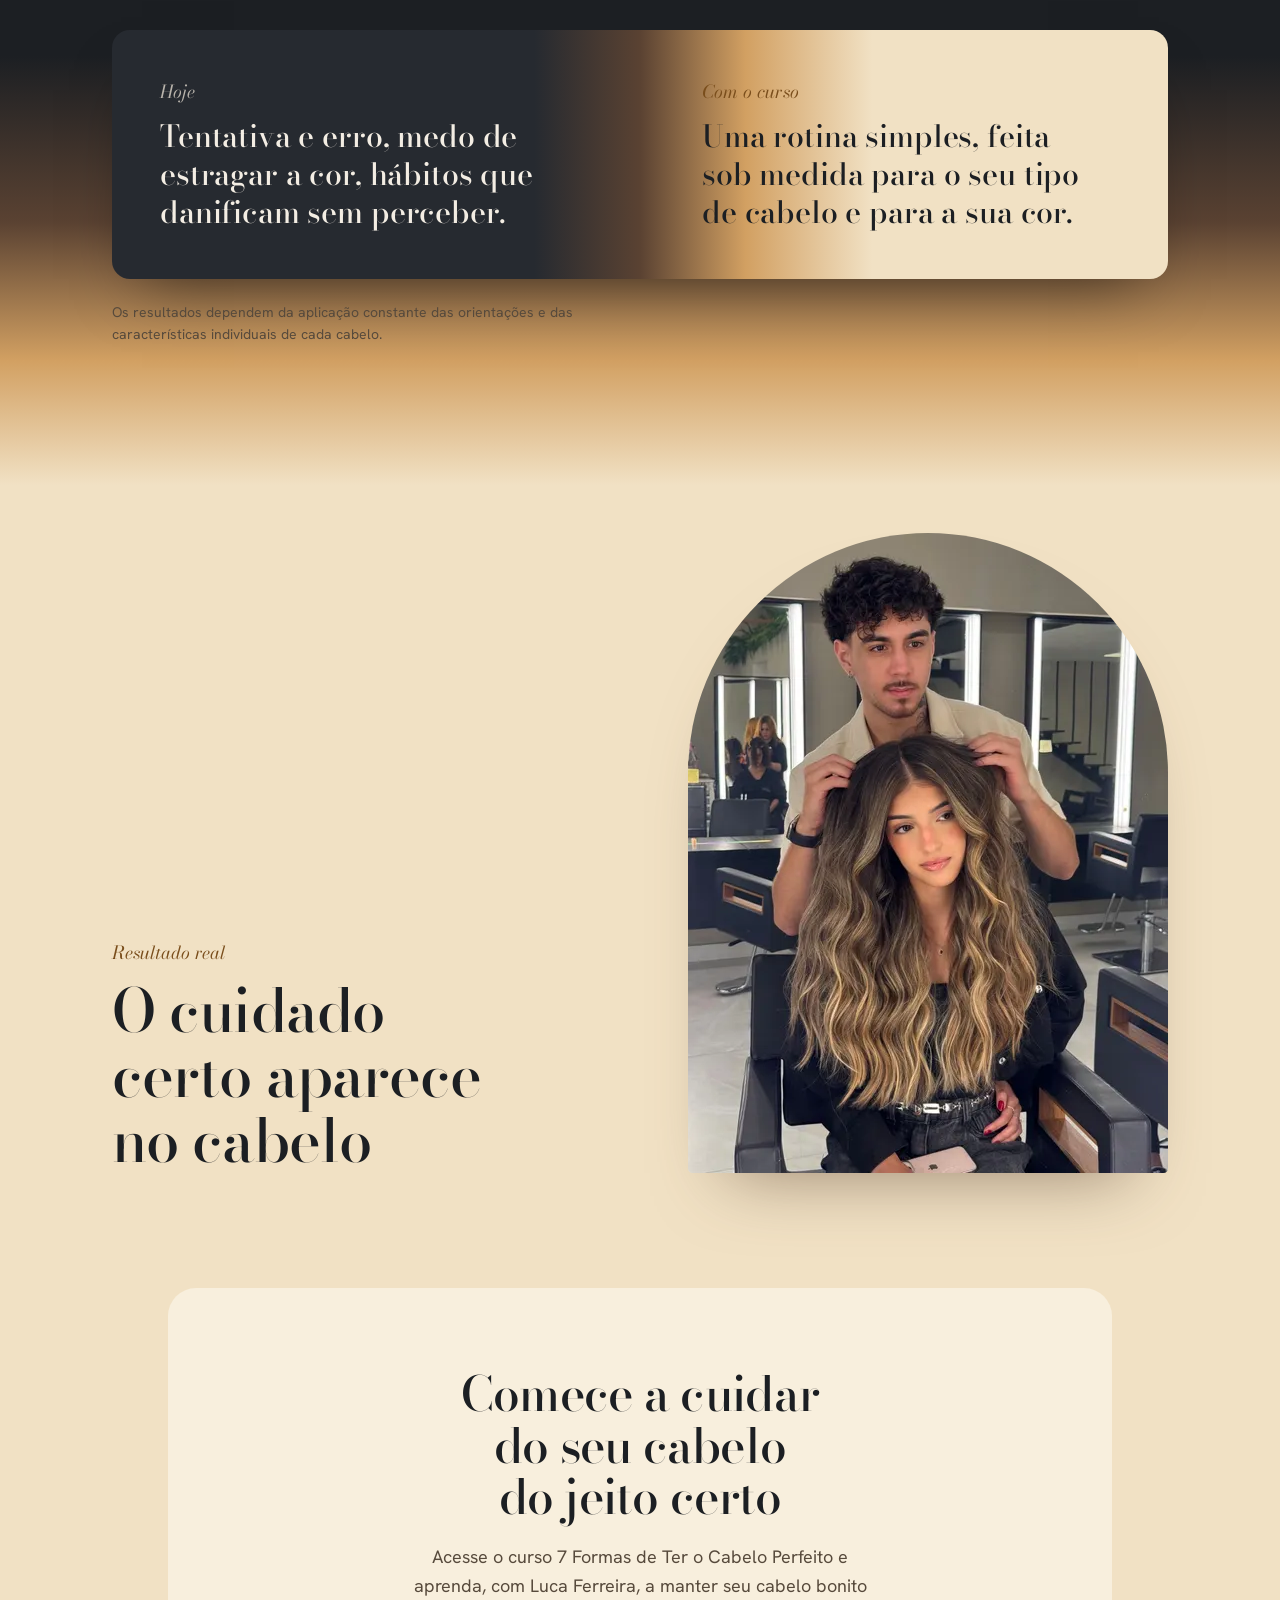
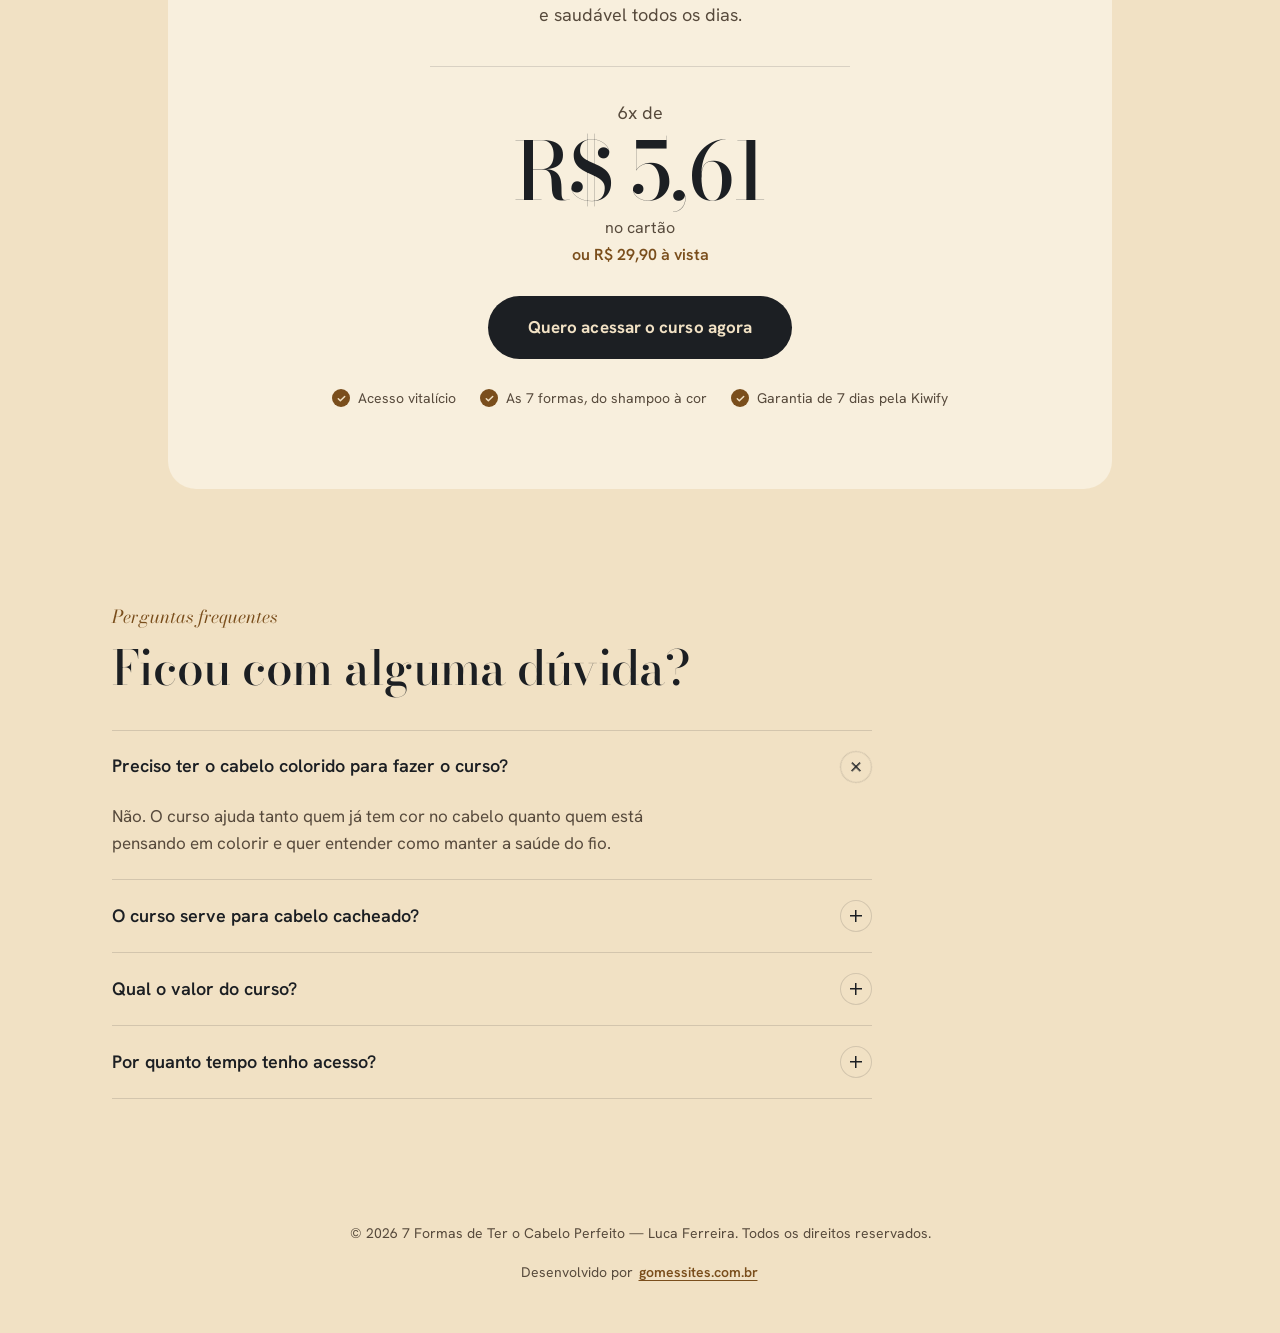
==== commit 899a12e4: "Landing page 7 Formas de Ter o Cabelo Perfeito Versão final da landing page do curso de Luca Ferreir" ====
--- a/index.html
+++ b/index.html
@@ -1,641 +1,242 @@
 <!DOCTYPE html>
 <html lang="pt-BR">
 <head>
-<meta charset="UTF-8">
-<meta name="viewport" content="width=device-width, initial-scale=1.0, viewport-fit=cover">
-<title>Elegance Salon — Luca Ferreira | Mechas &amp; Cuidado Capilar</title>
-<meta name="description" content="Elegance Salon, Belo Horizonte/MG — Combo Mechas, cortes e tratamentos capilares com Luca Ferreira. Wella, Kérastase, Truss e Schwarzkopf.">
-
-<!-- ============================================================ -->
-<!-- FONTES                                                        -->
-<!-- ============================================================ -->
-<link rel="preconnect" href="https://fonts.googleapis.com">
-<link rel="preconnect" href="https://fonts.gstatic.com" crossorigin>
-<link href="https://fonts.googleapis.com/css2?family=Jost:wght@300;400;500;600&family=Cormorant+Garamond:ital,wght@0,400;0,500;0,600;1,400&display=swap" rel="stylesheet">
-
-<style>
-/* ============================================================ */
-/* CONFIGURAÇÕES — cores, tipografia e espaçamento               */
-/* Para trocar a paleta, edite apenas as variáveis abaixo.        */
-/* ============================================================ */
-:root{
-  /* --- cores --- */
-  --canvas:#faf6ee;        /* fundo geral (creme quente) */
-  --surface:#ffffff;       /* superfícies claras (cards, linhas de pagamento) */
-  --ink:#15120d;            /* texto principal / preto quente */
-  --ink-soft:#3a352c;       /* texto secundário */
-  --stone:#63594a;          /* texto terciário / legendas */
-  --ash:#c9c0ac;            /* cinza claro / traços sutis */
-  --hair:rgba(21,18,13,0.13); /* linhas finas (hairlines) */
-  --gold:#a9803c;           /* dourado — único acento cromático do sistema */
-  --gold-deep:#7c5a22;      /* dourado escuro — hover / detalhes */
-  --gold-soft:#e7d3ab;      /* dourado claro — seleção de texto, destaques sutis */
-
-  /* --- tipografia --- */
-  --font-display:'Cormorant Garamond', Georgia, serif; /* títulos editoriais */
-  --font-ui:'Jost','Avenir Next','Futura PT',ui-sans-serif,system-ui,sans-serif; /* nav, corpo, botões */
-
-  /* --- layout --- */
-  --page-max:1180px;
-  --nav-h:76px;
-}
-
-/* Tema escuro automático (segue o SO do visitante) */
-@media (prefers-color-scheme: dark){
-  :root{
-    --canvas:#141210;
-    --surface:#1b1815;
-    --ink:#f3efe6;
-    --ink-soft:#d8d0bf;
-    --stone:#b7ac97;
-    --ash:#4b4438;
-    --hair:rgba(243,239,230,0.15);
-  }
-}
-
-/* ============================================================ */
-/* RESET / BASE                                                  */
-/* ============================================================ */
-*{box-sizing:border-box;}
-html{scroll-behavior:smooth;}
-@media (prefers-reduced-motion: reduce){
-  html{scroll-behavior:auto;}
-  *{animation-duration:0.01ms !important; animation-iteration-count:1 !important; transition-duration:0.01ms !important; scroll-behavior:auto !important;}
-}
-body{
-  margin:0;
-  background:var(--canvas);
-  color:var(--ink);
-  font-family:var(--font-ui);
-  font-weight:400;
-  -webkit-font-smoothing:antialiased;
-  overflow-x:hidden;
-}
-a{color:inherit;text-decoration:none;}
-img{max-width:100%;display:block;}
-button{font-family:inherit;cursor:pointer;}
-.wrap{max-width:var(--page-max);margin:0 auto;padding:0 24px;}
-@media (max-width:560px){.wrap{padding:0 20px;}}
-
-.eyebrow{
-  font-size:12px;letter-spacing:0.16em;text-transform:uppercase;
-  color:var(--gold-deep);font-weight:500;
-}
-@media (prefers-color-scheme: dark){.eyebrow{color:var(--gold);}}
-
-:focus-visible{outline:2px solid var(--gold-deep);outline-offset:3px;}
-
-/* Animação de entrada ao rolar — aplicada via JS (classe .in-view) */
-.reveal{opacity:0;transform:translateY(18px);transition:opacity .7s ease, transform .7s ease;}
-.reveal.in-view{opacity:1;transform:translateY(0);}
-
-/* ============================================================ */
-/* HEADER / NAVBAR                                                */
-/* Editar: links do menu, texto do botão de agendamento           */
-/* ============================================================ */
-header{
-  position:sticky;top:0;z-index:100;
-  background:rgba(250,246,238,0.7);
-  backdrop-filter:blur(14px) saturate(140%);
-  -webkit-backdrop-filter:blur(14px) saturate(140%);
-  border-bottom:1px solid transparent;
-  transition:border-color .35s ease, background .35s ease, box-shadow .35s ease;
-}
-@media (prefers-color-scheme: dark){
-  header{background:rgba(20,18,16,0.72);}
-}
-header.scrolled{
-  border-bottom-color:var(--hair);
-  box-shadow:0 4px 24px rgba(0,0,0,0.05);
-}
-.nav{
-  height:var(--nav-h);
-  display:flex;align-items:center;justify-content:space-between;
-}
-.nav-links{display:flex;gap:34px;list-style:none;margin:0;padding:0;}
-.nav-links a{
-  font-size:12px;letter-spacing:0.08em;text-transform:uppercase;
-  color:var(--ink-soft);padding-bottom:3px;
-  border-bottom:1px solid transparent;
-  transition:border-color .2s ease, color .2s ease;
-}
-.nav-links a:hover{color:var(--ink);border-color:var(--gold);}
-
-.wordmark{text-align:center;font-family:var(--font-display);line-height:1;}
-.wordmark .line1{display:block;font-size:19px;letter-spacing:0.24em;font-weight:500;}
-.wordmark .line2{display:block;font-size:9.5px;letter-spacing:0.4em;color:var(--stone);margin-top:4px;font-family:var(--font-ui);}
-
-.nav-cta{
-  font-size:12px;letter-spacing:0.08em;text-transform:uppercase;
-  border:1px solid var(--ink);padding:10px 18px;color:var(--ink);white-space:nowrap;
-  transition:background .2s ease,color .2s ease;
-}
-.nav-cta:hover{background:var(--ink);color:var(--canvas);}
-
-.nav-toggle{
-  display:none;background:none;border:none;padding:8px;width:36px;height:36px;
-  position:relative;
-}
-.nav-toggle span{
-  display:block;position:absolute;left:6px;right:6px;height:1px;background:var(--ink);
-  transition:transform .3s ease, opacity .3s ease, top .3s ease;
-}
-.nav-toggle span:nth-child(1){top:13px;}
-.nav-toggle span:nth-child(2){top:19px;}
-.nav-toggle span:nth-child(3){top:25px;}
-.nav-toggle.open span:nth-child(1){top:19px;transform:rotate(45deg);}
-.nav-toggle.open span:nth-child(2){opacity:0;}
-.nav-toggle.open span:nth-child(3){top:19px;transform:rotate(-45deg);}
-
-@media (max-width:860px){
-  .nav-links.desktop-only, .nav-cta.desktop-only{display:none;}
-  .nav-toggle{display:block;}
-}
-
-.nav-mobile{
-  max-height:0;overflow:hidden;
-  background:var(--canvas);
-  border-bottom:1px solid transparent;
-  transition:max-height .35s ease, border-color .35s ease;
-}
-.nav-mobile.open{max-height:340px;border-bottom-color:var(--hair);}
-.nav-mobile ul{list-style:none;margin:0;padding:8px 0 20px;display:flex;flex-direction:column;}
-.nav-mobile a{
-  padding:14px 24px;font-size:14px;letter-spacing:0.04em;
-  border-top:1px solid var(--hair);color:var(--ink-soft);
-}
-.nav-mobile a.cta{color:var(--gold-deep);font-weight:500;}
-
-/* ============================================================ */
-/* HERO                                                           */
-/* Editar: título, subtítulo, CTAs, imagem de fundo do painel      */
-/* ============================================================ */
-.hero{
-  display:grid;grid-template-columns:1.05fr 0.95fr;
-  align-items:stretch;border-bottom:1px solid var(--hair);
-}
-@media (max-width:900px){.hero{grid-template-columns:1fr;}}
-
-.hero-text{
-  padding:104px 56px 96px 24px;max-width:540px;margin-left:auto;
-  display:flex;flex-direction:column;justify-content:center;
-}
-@media (max-width:900px){
-  .hero-text{margin:0;padding:64px 24px 56px;max-width:none;}
-}
-.hero-text h1{
-  font-family:var(--font-display);font-weight:500;
-  font-size:clamp(32px,4.2vw,50px);line-height:1.08;
-  margin:16px 0 22px;letter-spacing:0.005em;
-}
-.hero-text p{
-  font-size:16px;line-height:1.65;color:var(--stone);
-  max-width:44ch;margin:0 0 34px;
-}
-.cta-row{display:flex;gap:14px;flex-wrap:wrap;}
-.btn{
-  font-size:12px;letter-spacing:0.08em;text-transform:uppercase;
-  padding:14px 24px;border:1px solid var(--ink);
-  display:inline-flex;align-items:center;gap:8px;
-  transition:background .25s ease,color .25s ease,border-color .25s ease, transform .25s ease;
-}
-.btn-fill{background:var(--ink);color:var(--canvas);}
-.btn-fill:hover{background:var(--gold-deep);border-color:var(--gold-deep);transform:translateY(-1px);}
-.btn-ghost{background:transparent;color:var(--ink);}
-.btn-ghost:hover{border-color:var(--gold);color:var(--gold-deep);transform:translateY(-1px);}
-
-/* Painel visual — placeholder editorial em CSS.
-   SUBSTITUIR por foto real do salão/estúdio quando disponível:
-   trocar o div .hero-visual por <img src="sua-foto.jpg" ...> mantendo a classe. */
-.hero-visual{
-  position:relative;overflow:hidden;min-height:520px;
-  background:
-    radial-gradient(120% 140% at 15% 15%, rgba(169,128,60,0.22), transparent 55%),
-    linear-gradient(160deg,#1c1712 0%, #0f0d0a 55%, #221a10 100%);
-  display:flex;align-items:center;justify-content:center;
-}
-.hero-visual .ribbon{
-  position:absolute;inset:0;
-  background:repeating-linear-gradient(115deg, transparent 0 46px, rgba(169,128,60,0.14) 46px 47px);
-  animation:driftRibbon 40s linear infinite;
-}
-@keyframes driftRibbon{from{background-position:0 0;}to{background-position:600px 0;}}
-
-.hero-monogram{position:relative;text-align:center;color:#f3efe6;}
-.hero-monogram .mono{
-  font-family:var(--font-display);font-size:clamp(96px,14vw,150px);line-height:1;letter-spacing:0.02em;
-  background:linear-gradient(180deg,#f3e6c8 0%, #a9803c 60%, #6f4f1e 100%);
-  -webkit-background-clip:text;background-clip:text;color:transparent;
-}
-.hero-monogram .cap{
-  display:block;margin-top:10px;font-size:12px;letter-spacing:0.32em;color:#c9bfa5;
-}
-.hero-tagbox{
-  position:absolute;left:32px;bottom:32px;right:32px;max-width:250px;
-  border:1px solid rgba(243,239,230,0.32);padding:14px 18px;
-  color:#f3efe6;font-size:12px;letter-spacing:0.04em;line-height:1.55;
-}
-@media (max-width:520px){.hero-tagbox{position:static;max-width:none;margin:24px;}}
-
-/* ============================================================ */
-/* SEÇÕES — títulos e espaçamento comum                          */
-/* ============================================================ */
-section{border-bottom:1px solid var(--hair);}
-.section-pad{padding:88px 0;}
-@media (max-width:640px){.section-pad{padding:60px 0;}}
-.section-head{
-  display:flex;justify-content:space-between;align-items:flex-end;
-  gap:24px;margin-bottom:44px;flex-wrap:wrap;
-}
-.section-head h2{font-family:var(--font-display);font-weight:500;font-size:clamp(27px,3vw,37px);margin:10px 0 0;}
-.section-head p{color:var(--stone);font-size:15px;max-width:38ch;margin:0;line-height:1.55;}
-
-/* ============================================================ */
-/* COMBO MECHAS — serviço em destaque (fundo escuro)              */
-/* Editar: nomes dos tons, preços, observações                    */
-/* ============================================================ */
-.combo{background:var(--ink);color:var(--canvas);}
-.combo .eyebrow{color:var(--gold);}
-.combo .section-head p{color:var(--ash);}
-.combo-grid{
-  display:grid;grid-template-columns:repeat(3,1fr);gap:1px;
-  background:var(--hair);border:1px solid var(--hair);
-}
-@media (max-width:760px){.combo-grid{grid-template-columns:1fr;}}
-.combo-card{
-  background:var(--ink);padding:40px 32px;display:flex;flex-direction:column;gap:18px;
-  transition:background .3s ease;
-}
-.combo-card:hover{background:#1e1913;}
-.combo-card .tone{font-size:11px;letter-spacing:0.14em;text-transform:uppercase;color:var(--gold);}
-.combo-card .name{font-family:var(--font-display);font-size:26px;font-weight:500;}
-.combo-card .price{font-size:32px;font-weight:500;color:var(--canvas);margin-top:auto;}
-.combo-card .price small{font-size:13px;color:var(--ash);font-weight:400;}
-.combo-note{
-  margin-top:40px;display:flex;gap:40px;flex-wrap:wrap;
-  font-size:13px;color:var(--ash);line-height:1.6;
-}
-.combo-note strong{color:var(--gold-soft);font-weight:500;}
-
-/* ============================================================ */
-/* LISTA DE PROCEDIMENTOS                                         */
-/* Editar: itens, observações e valores                           */
-/* ============================================================ */
-.price-list{border-top:1px solid var(--hair);}
-.price-row{
-  display:flex;justify-content:space-between;align-items:baseline;gap:20px;
-  padding:20px 4px;border-bottom:1px solid var(--hair);
-  transition:padding-left .25s ease, background .25s ease;
-}
-.price-row:hover{padding-left:14px;background:rgba(169,128,60,0.06);}
-.price-row .item{font-size:16px;}
-.price-row .item .note{display:block;font-size:12px;color:var(--stone);margin-top:3px;}
-.price-row .amount{font-weight:500;font-size:16px;white-space:nowrap;}
-.price-row .amount small{color:var(--stone);font-weight:400;font-size:12px;margin-right:4px;}
-
-/* ============================================================ */
-/* MARCAS                                                         */
-/* ============================================================ */
-.brands-row{display:flex;flex-wrap:wrap;border-top:1px solid var(--hair);}
-.brand-item{
-  flex:1 1 220px;padding:34px 24px;
-  border-right:1px solid var(--hair);border-bottom:1px solid var(--hair);
-  text-align:center;font-family:var(--font-display);font-size:22px;
-  color:var(--ink-soft);transition:color .25s ease;
-}
-.brand-item:hover{color:var(--gold-deep);}
-.brand-item span{display:block;font-family:var(--font-ui);font-size:10px;letter-spacing:0.18em;color:var(--stone);margin-top:6px;text-transform:uppercase;}
-.brand-item:last-child{border-right:none;}
-
-/* ============================================================ */
-/* FORMAS DE PAGAMENTO                                            */
-/* ============================================================ */
-.pay-grid{display:grid;grid-template-columns:repeat(3,1fr);gap:1px;background:var(--hair);border:1px solid var(--hair);}
-@media (max-width:700px){.pay-grid{grid-template-columns:1fr;}}
-.pay-card{
-  background:var(--surface);padding:32px 26px;display:flex;align-items:center;gap:16px;
-  transition:background .25s ease;
-}
-.pay-card:hover{background:var(--canvas);}
-.pay-card svg{flex:none;width:26px;height:26px;stroke:var(--ink);}
-.pay-card .t{font-size:15px;font-weight:500;}
-.pay-card .s{font-size:12.5px;color:var(--stone);margin-top:2px;}
-
-/* ============================================================ */
-/* LOCALIZAÇÃO                                                    */
-/* Editar: endereço, link do mapa                                 */
-/* ============================================================ */
-.loc{display:grid;grid-template-columns:1fr 1fr;}
-@media (max-width:820px){.loc{grid-template-columns:1fr;}}
-.loc-text{padding:88px 56px 88px 24px;margin-left:auto;max-width:460px;}
-@media (max-width:820px){.loc-text{margin:0;padding:60px 24px;max-width:none;}}
-.loc-text h2{font-family:var(--font-display);font-size:31px;font-weight:500;margin:12px 0 18px;}
-.loc-text .addr{font-size:16px;line-height:1.6;color:var(--ink-soft);margin-bottom:28px;}
-.loc-map{
-  background:
-    linear-gradient(var(--hair) 1px, transparent 1px) 0 0/38px 38px,
-    linear-gradient(90deg, var(--hair) 1px, transparent 1px) 0 0/38px 38px,
-    var(--surface);
-  display:flex;align-items:center;justify-content:center;min-height:320px;position:relative;
-}
-.loc-pin{display:flex;flex-direction:column;align-items:center;gap:8px;}
-.loc-pin svg{width:30px;height:30px;stroke:var(--gold-deep);}
-.loc-pin span{font-size:11px;letter-spacing:0.1em;text-transform:uppercase;color:var(--stone);}
-
-/* ============================================================ */
-/* CTA FINAL                                                      */
-/* Editar: texto de fechamento e link do WhatsApp                 */
-/* ============================================================ */
-.cta-final{background:var(--ink);color:var(--canvas);text-align:center;}
-.cta-final .section-pad{padding:96px 24px;}
-.cta-final .eyebrow{color:var(--gold);}
-.cta-final h2{
-  font-family:var(--font-display);font-weight:500;
-  font-size:clamp(28px,4vw,44px);margin:14px auto 30px;max-width:20ch;line-height:1.15;
-}
-.cta-final .btn-fill{background:var(--gold);border-color:var(--gold);color:#15120d;}
-.cta-final .btn-fill:hover{background:var(--gold-soft);border-color:var(--gold-soft);}
-
-/* ============================================================ */
-/* FOOTER                                                         */
-/* Editar: redes sociais, copyright                               */
-/* ============================================================ */
-footer{padding:40px 0;}
-.foot-row{
-  display:flex;justify-content:space-between;align-items:center;gap:16px;flex-wrap:wrap;
-  font-size:12px;color:var(--stone);letter-spacing:0.04em;
-}
-.foot-row a{color:var(--ink-soft);transition:color .2s ease;}
-.foot-row a:hover{color:var(--gold-deep);}
-
-::selection{background:var(--gold-soft);color:#15120d;}
-</style>
+  <meta charset="UTF-8">
+  <meta name="viewport" content="width=device-width, initial-scale=1, viewport-fit=cover">
+  <title>7 Formas de Ter o Cabelo Perfeito — Curso com Luca Ferreira</title>
+  <meta name="description" content="Um curso direto ao ponto, criado pelo cabeleireiro Luca Ferreira, para você aprender a cuidar do seu cabelo no dia a dia sem estragar a cor nem a saúde do fio.">
+  <meta name="theme-color" content="#1c1f23">
+
+  <!-- Compartilhamento (WhatsApp, Instagram, Facebook). Depois do deploy, troque pelo domínio final da Netlify. -->
+  <meta property="og:type" content="website">
+  <meta property="og:locale" content="pt_BR">
+  <meta property="og:title" content="7 Formas de Ter o Cabelo Perfeito — Curso com Luca Ferreira">
+  <meta property="og:description" content="Cabelo colorido, hidratado e saudável — o ano inteiro, não só na saída do salão.">
+  <meta property="og:image" content="assets/img/og-image.jpg">
+  <meta name="twitter:card" content="summary_large_image">
+
+  <link rel="icon" href="assets/favicon.svg" type="image/svg+xml">
+  <link rel="preload" as="image" type="image/webp"
+        imagesrcset="assets/img/luca-retrato-480.webp 480w, assets/img/luca-retrato-800.webp 800w, assets/img/luca-retrato-1200.webp 1200w"
+        imagesizes="(max-width: 760px) 78vw, 440px">
+
+  <link rel="preconnect" href="https://fonts.googleapis.com">
+  <link rel="preconnect" href="https://fonts.gstatic.com" crossorigin>
+  <link href="https://fonts.googleapis.com/css2?family=Bodoni+Moda:ital,opsz,wght@0,6..96,400..600;1,6..96,400..500&family=Hanken+Grotesk:wght@400;500;600;700&display=swap" rel="stylesheet">
+  <link rel="stylesheet" href="css/style.css">
 </head>
 <body>
 
-<!-- ============================================================ -->
-<!-- HEADER                                                        -->
-<!-- Editar links de navegação e texto do botão "Agendar" aqui      -->
-<!-- ============================================================ -->
-<header id="siteHeader">
-  <div class="wrap nav">
-    <ul class="nav-links desktop-only">
-      <li><a href="#mechas">Mechas</a></li>
-      <li><a href="#servicos">Serviços</a></li>
-      <li><a href="#marcas">Marcas</a></li>
-    </ul>
-    <div class="wordmark">
-      <span class="line1">Elegance</span>
-      <span class="line2">SALON</span>
-    </div>
-    <!-- EDITAR: link de agendamento (WhatsApp) -->
-    <a class="nav-cta desktop-only" href="https://wa.me/5531900000000" target="_blank" rel="noopener">Agendar</a>
-    <button class="nav-toggle" id="navToggle" aria-label="Abrir menu" aria-expanded="false">
-      <span></span><span></span><span></span>
-    </button>
+<header class="nav">
+  <div class="wrap nav__inner">
+    <a class="brand" href="#topo">7 Formas <em>·</em> Cabelo Perfeito</a>
+    <a class="btn btn--sm js-kiwify" href="#" target="_blank" rel="noopener">Quero o curso</a>
   </div>
-  <nav class="nav-mobile" id="navMobile">
-    <ul>
-      <li><a href="#mechas">Mechas</a></li>
-      <li><a href="#servicos">Serviços</a></li>
-      <li><a href="#marcas">Marcas</a></li>
-      <li><a href="#localizacao">Localização</a></li>
-      <li><a class="cta" href="https://wa.me/5531900000000" target="_blank" rel="noopener">Agendar pelo WhatsApp</a></li>
-    </ul>
-  </nav>
 </header>
 
-<!-- ============================================================ -->
-<!-- HERO                                                          -->
-<!-- Editar título, texto e CTAs. Painel direito é um placeholder   -->
-<!-- em CSS — substitua por foto real quando tiver.                 -->
-<!-- ============================================================ -->
-<section class="hero">
-  <div class="hero-text reveal">
-    <span class="eyebrow">Belo Horizonte · MG</span>
-    <h1>Mechas e cuidado capilar com a assinatura de Luca Ferreira</h1>
-    <p>Salão especializado em mechas, coloração e tratamento capilar, com produtos Wella, Kérastase, Truss e Schwarzkopf. Atendimento individual, do diagnóstico à finalização.</p>
-    <div class="cta-row">
-      <a class="btn btn-fill" href="#mechas">Ver tabela de preços</a>
-      <a class="btn btn-ghost" href="#localizacao">Agendar horário</a>
-    </div>
-  </div>
-  <div class="hero-visual">
-    <div class="ribbon"></div>
-    <div class="hero-monogram">
-      <span class="mono">ES</span>
-      <span class="cap">Luca Ferreira · @lucaferres</span>
-    </div>
-    <div class="hero-tagbox">Avaliação de mechas antes de cada combo — o tom é definido junto com você.</div>
-  </div>
-</section>
-
-<!-- ============================================================ -->
-<!-- COMBO MECHAS (serviço principal)                              -->
-<!-- Editar tons, preços e observações                              -->
-<!-- ============================================================ -->
-<section class="combo" id="mechas">
-  <div class="wrap section-pad">
-    <div class="section-head reveal">
+<main id="topo">
+
+  <!-- 1. HERO -->
+  <section class="hero zona-raiz">
+    <div class="wrap hero__grid">
+      <div class="hero__texto">
+        <h1>Cabelo colorido, hidratado e saudável — o ano inteiro, não só na saída do salão</h1>
+        <p class="hero__sub">Um curso direto ao ponto, criado pelo cabeleireiro Luca Ferreira, para você aprender a cuidar do seu cabelo no dia a dia sem estragar a cor nem a saúde do fio.</p>
+        <div class="hero__cta">
+          <a class="btn js-kiwify" href="#" target="_blank" rel="noopener">Quero garantir meu acesso</a>
+        </div>
+        <p class="hero__nota">Acesso ao curso completo pela plataforma Kiwify.</p>
+      </div>
+
+      <figure class="espelho espelho--moldura hero__foto">
+        <picture>
+          <source type="image/webp"
+                  srcset="assets/img/luca-retrato-480.webp 480w, assets/img/luca-retrato-800.webp 800w, assets/img/luca-retrato-1200.webp 1200w"
+                  sizes="(max-width: 760px) 78vw, 440px">
+          <img src="assets/img/luca-retrato-800.jpg"
+               srcset="assets/img/luca-retrato-480.jpg 480w, assets/img/luca-retrato-800.jpg 800w, assets/img/luca-retrato-1200.jpg 1200w"
+               sizes="(max-width: 760px) 78vw, 440px"
+               width="1200" height="1500" alt="Luca Ferreira" fetchpriority="high">
+        </picture>
+      </figure>
+    </div>
+  </section>
+
+  <!-- 2. APRESENTAÇÃO DO PROFESSOR -->
+  <section class="autor zona-raiz">
+    <div class="wrap autor__grid">
+      <figure class="espelho autor__foto">
+        <picture>
+          <source type="image/webp"
+                  srcset="assets/img/luca-perfil-480.webp 480w, assets/img/luca-perfil-800.webp 800w, assets/img/luca-perfil-1200.webp 1200w"
+                  sizes="(max-width: 760px) 78vw, 400px">
+          <img src="assets/img/luca-perfil-800.jpg"
+               srcset="assets/img/luca-perfil-480.jpg 480w, assets/img/luca-perfil-800.jpg 800w, assets/img/luca-perfil-1200.jpg 1200w"
+               sizes="(max-width: 760px) 78vw, 400px"
+               width="1200" height="1500" alt="Luca Ferreira" loading="lazy" decoding="async">
+        </picture>
+      </figure>
+      <div class="autor__texto">
+        <p class="rotulo">Quem ensina</p>
+        <h2>Luca Ferreira</h2>
+        <p>Cabeleireiro e criador de conteúdo sobre cuidados com o cabelo, com parceria com a Wella Professionals. No dia a dia, Luca compartilha orientações práticas sobre lavagem, hidratação, alisamento e produtos — o mesmo tipo de cuidado que agora está reunido, de forma completa, dentro deste curso.</p>
+        <p>Aqui você tem acesso a esse conhecimento de forma organizada, para aplicar direto na sua rotina.</p>
+        <ul class="selos">
+          <li>Parceria Wella Professionals</li>
+          <li>Conteúdo sobre cuidados com o cabelo</li>
+        </ul>
+      </div>
+    </div>
+  </section>
+
+  <!-- 3. SOBRE O CURSO -->
+  <section class="sobre zona-raiz">
+    <div class="wrap wrap--texto">
+      <p class="rotulo">Sobre o curso</p>
+      <h2>Um guia completo para quem colore, trata e quer manter o cabelo bonito todos os dias</h2>
+      <p>Se você tinge, faz mechas, tem cacho ou já fez algum tipo de química, sabe como é fácil um hábito errado desmanchar semanas de cuidado. O curso 7 Formas de Ter o Cabelo Perfeito nasceu para resolver exatamente isso: te ensinar, passo a passo, como cuidar do cabelo em casa sem depender de sorte.</p>
+      <p>Ao longo do curso você entende como identificar o que o seu cabelo precisa, quais hábitos evitar e como montar uma rotina simples que preserva a cor e a saúde do fio — sem fórmulas complicadas e sem depender de ir ao salão toda semana.</p>
+    </div>
+  </section>
+
+  <!-- 4. O QUE VOCÊ VAI ENCONTRAR -->
+  <section class="formas zona-raiz">
+    <div class="wrap formas__grid">
+      <div class="formas__cabecalho">
+        <p class="rotulo">O que você vai encontrar no curso</p>
+        <h2>7 formas de ter o cabelo perfeito</h2>
+      </div>
+      <ol class="formas__lista">
+        <li><span class="formas__n" aria-hidden="true">01</span><div><h3>Lavagem correta para o seu tipo de raiz</h3><p>Como identificar o que sua raiz precisa e escolher o shampoo certo para não ressecar nem pesar o cabelo.</p></div></li>
+        <li><span class="formas__n" aria-hidden="true">02</span><div><h3>Máscara de tratamento ideal para o seu cabelo</h3><p>Orientações específicas para loiros, morenos e cacheados — cada tipo pede um cuidado diferente.</p></div></li>
+        <li><span class="formas__n" aria-hidden="true">03</span><div><h3>Alisamento com consciência</h3><p>Quando vale a pena alisar, o que considerar antes e como evitar danos desnecessários.</p></div></li>
+        <li><span class="formas__n" aria-hidden="true">04</span><div><h3>Hábitos que danificam o cabelo no dia a dia</h3><p>Os erros mais comuns em casa — e o que fazer no lugar deles.</p></div></li>
+        <li><span class="formas__n" aria-hidden="true">05</span><div><h3>Produtos extras que fazem diferença</h3><p>O que vale a pena somar à sua rotina para potencializar o resultado.</p></div></li>
+        <li><span class="formas__n" aria-hidden="true">06</span><div><h3>Rotina diária para manter o cabelo sempre bem cuidado</h3><p>Pequenos hábitos constantes que sustentam o resultado a longo prazo.</p></div></li>
+        <li><span class="formas__n" aria-hidden="true">07</span><div><h3>Saúde antes da cor</h3><p>Como equilibrar o desejo pela cor perfeita com a saúde do fio, sem abrir mão de nenhum dos dois.</p></div></li>
+      </ol>
+    </div>
+  </section>
+
+  <!-- 5. BENEFÍCIOS -->
+  <section class="beneficios zona-raiz">
+    <div class="wrap">
+      <p class="rotulo">Benefícios</p>
+      <h2>O que muda na sua rotina</h2>
+      <div class="beneficios__grid">
+        <article class="beneficio"><h3>Menos danos por hábito errado</h3><p>Você passa a saber o que evitar antes que o estrago aconteça.</p></article>
+        <article class="beneficio"><h3>Mais confiança para cuidar em casa</h3><p>Sem depender de tentativa e erro para escolher produto.</p></article>
+        <article class="beneficio"><h3>Cor preservada por mais tempo</h3><p>Cuidados diários que ajudam a cor a durar mais entre uma visita e outra ao salão.</p></article>
+        <article class="beneficio"><h3>Rotina simples de aplicar</h3><p>Orientações práticas, pensadas para o dia a dia real, não para um mundo ideal.</p></article>
+      </div>
+    </div>
+  </section>
+
+  <!-- 6. PARA QUEM É -->
+  <section class="publico zona-raiz">
+    <div class="wrap wrap--texto">
+      <p class="rotulo">Para quem é</p>
+      <h2>Esse curso é para você que...</h2>
+      <ul class="publico__lista">
+        <li>Tem o cabelo colorido, com mechas, luzes ou qualquer tipo de química</li>
+        <li>Quer manter o cabelo saudável sem abrir mão da cor</li>
+        <li>Tem cabelo cacheado e busca hidratação e definição no dia a dia</li>
+        <li>Gosta de cuidar do próprio cabelo em casa, mas sem saber exatamente o que fazer</li>
+        <li>Já teve alguma experiência ruim com produto ou procedimento errado</li>
+      </ul>
+    </div>
+  </section>
+
+  <!-- 7. RESULTADO / TRANSFORMAÇÃO -->
+  <section class="transf">
+    <div class="wrap">
+      <p class="rotulo">O que buscamos</p>
+      <h2>De uma rotina no improviso para uma rotina com direção</h2>
+      <div class="transf__mecha">
+        <div class="transf__col transf__col--antes"><span>Hoje</span><h3>Tentativa e erro, medo de estragar a cor, hábitos que danificam sem perceber.</h3></div>
+        <div class="transf__col transf__col--depois"><span>Com o curso</span><h3>Uma rotina simples, feita sob medida para o seu tipo de cabelo e para a sua cor.</h3></div>
+      </div>
+      <p class="transf__aviso">Os resultados dependem da aplicação constante das orientações e das características individuais de cada cabelo.</p>
+    </div>
+  </section>
+
+  <!-- 8. FOTO DA CLIENTE -->
+  <section class="foto-cliente zona-luz">
+    <div class="wrap foto-cliente__grid">
       <div>
-        <span class="eyebrow">Serviço principal</span>
-        <h2>Combo Mechas</h2>
-      </div>
-      <p>Avaliação + mechas + tratamento + finalização, em um único atendimento.</p>
-    </div>
-    <div class="combo-grid reveal">
-      <div class="combo-card">
-        <span class="tone">Loiro</span>
-        <span class="name">Mechas loiras</span>
-        <span class="price">R$ 1.000<small> / sessão</small></span>
-      </div>
-      <div class="combo-card">
-        <span class="tone">Morena iluminada</span>
-        <span class="name">Morena ilu</span>
-        <span class="price">R$ 900<small> / sessão</small></span>
-      </div>
-      <div class="combo-card">
-        <span class="tone">Chocolate</span>
-        <span class="name">Mechas chocolate</span>
-        <span class="price">R$ 800<small> / sessão</small></span>
-      </div>
-    </div>
-    <div class="combo-note reveal">
-      <span><strong>Tratamento incluso</strong> — escolhido de acordo com a necessidade do seu cabelo no dia.</span>
-      <span><strong>Corte no dia das mechas</strong> — R$ 200 adicionais.</span>
-    </div>
-  </div>
-</section>
-
-<!-- ============================================================ -->
-<!-- OUTROS PROCEDIMENTOS                                          -->
-<!-- Editar itens, observações e valores                            -->
-<!-- ============================================================ -->
-<section id="servicos">
-  <div class="wrap section-pad">
-    <div class="section-head reveal">
-      <div>
-        <span class="eyebrow">Cardápio completo</span>
-        <h2>Outros procedimentos</h2>
-      </div>
-      <p>Corte, hidratação, coloração e tratamentos avulsos.</p>
-    </div>
-    <div class="price-list reveal">
-      <div class="price-row"><span class="item">Corte<span class="note">Finalização inclusa</span></span><span class="amount"><small>R$</small>250</span></div>
-      <div class="price-row"><span class="item">Corte + Hidratação<span class="note">Linha Wella</span></span><span class="amount"><small>R$</small>350</span></div>
-      <div class="price-row"><span class="item">Corte + Nutrição<span class="note">Linha Kérastase</span></span><span class="amount"><small>R$</small>450</span></div>
-      <div class="price-row"><span class="item">Corte + Reconstrução<span class="note">Linha Truss</span></span><span class="amount"><small>R$</small>550</span></div>
-      <div class="price-row"><span class="item">Coloração de raiz<span class="note">Cabelos brancos</span></span><span class="amount"><small>R$</small>260</span></div>
-      <div class="price-row"><span class="item">Escova e babyliss<span class="note">Finalização</span></span><span class="amount"><small>R$</small>180</span></div>
-      <div class="price-row"><span class="item">Alteração de fundo</span><span class="amount"><small>R$</small>350</span></div>
-      <div class="price-row"><span class="item">Avaliação<span class="note">Teste de mechas</span></span><span class="amount"><small>R$</small>75</span></div>
-      <div class="price-row"><span class="item">Tratamento</span><span class="amount"><small>A partir de R$</small>200</span></div>
-      <div class="price-row"><span class="item">Cronograma capilar<span class="note">4 sessões, com extras</span></span><span class="amount"><small>R$</small>680</span></div>
-      <div class="price-row"><span class="item">Correção de cor</span><span class="amount"><small>A partir de R$</small>450</span></div>
-    </div>
-  </div>
-</section>
-
-<!-- ============================================================ -->
-<!-- MARCAS                                                        -->
-<!-- ============================================================ -->
-<section id="marcas">
-  <div class="wrap section-pad" style="padding-bottom:0;">
-    <div class="section-head reveal" style="margin-bottom:0;">
-      <div>
-        <span class="eyebrow">Confiança de mercado</span>
-        <h2>Marcas que trabalhamos</h2>
-      </div>
-    </div>
-  </div>
-  <div class="brands-row reveal">
-    <div class="brand-item">Wella<span>Professionals</span></div>
-    <div class="brand-item">Schwarzkopf<span>Professional</span></div>
-    <div class="brand-item">Truss<span>Hair Therapy</span></div>
-    <div class="brand-item">Kérastase<span>Paris</span></div>
-  </div>
-</section>
-
-<!-- ============================================================ -->
-<!-- FORMAS DE PAGAMENTO                                           -->
-<!-- ============================================================ -->
-<section>
-  <div class="wrap section-pad">
-    <div class="section-head reveal">
-      <div>
-        <span class="eyebrow">Formas de pagamento</span>
-        <h2>Como pagar</h2>
-      </div>
-    </div>
-    <div class="pay-grid reveal">
-      <div class="pay-card">
-        <svg viewBox="0 0 24 24" fill="none" stroke-width="1.4"><path d="M4 12l3-3 5 5 8-8"/><path d="M4 19h16"/></svg>
-        <div><div class="t">PIX</div><div class="s">Pagamento instantâneo</div></div>
-      </div>
-      <div class="pay-card">
-        <svg viewBox="0 0 24 24" fill="none" stroke-width="1.4"><rect x="3" y="6" width="18" height="12" rx="0"/><path d="M3 10h18"/></svg>
-        <div><div class="t">Cartão</div><div class="s">Até 3x sem juros</div></div>
-      </div>
-      <div class="pay-card">
-        <svg viewBox="0 0 24 24" fill="none" stroke-width="1.4"><circle cx="12" cy="12" r="8.5"/><path d="M12 8v8M9 10.5h4.5a1.5 1.5 0 010 3H10a1.5 1.5 0 000 3h4.5"/></svg>
-        <div><div class="t">Dinheiro</div><div class="s">Pagamento em espécie</div></div>
-      </div>
-    </div>
-  </div>
-</section>
-
-<!-- ============================================================ -->
-<!-- LOCALIZAÇÃO                                                    -->
-<!-- Editar endereço e link do mapa                                 -->
-<!-- ============================================================ -->
-<section class="loc" id="localizacao">
-  <div class="loc-text reveal">
-    <span class="eyebrow">Endereço</span>
-    <h2>Nosso endereço</h2>
-    <p class="addr">R. Ouro Preto, 1588 — Santo Agostinho<br>Belo Horizonte, MG</p>
-    <a class="btn btn-fill" href="https://www.google.com/maps/search/?api=1&query=R.+Ouro+Preto%2C+1588+Santo+Agostinho+Belo+Horizonte+MG" target="_blank" rel="noopener">Como chegar</a>
-  </div>
-  <div class="loc-map">
-    <div class="loc-pin">
-      <svg viewBox="0 0 24 24" fill="none" stroke-width="1.4"><path d="M12 21s7-7.2 7-12a7 7 0 10-14 0c0 4.8 7 12 7 12z"/><circle cx="12" cy="9" r="2.5"/></svg>
-      <span>Santo Agostinho, BH</span>
-    </div>
-  </div>
-</section>
-
-<!-- ============================================================ -->
-<!-- CTA FINAL                                                      -->
-<!-- Editar texto de fechamento e link do WhatsApp                  -->
-<!-- ============================================================ -->
-<section class="cta-final">
-  <div class="wrap section-pad reveal">
-    <span class="eyebrow">Vamos cuidar do seu cabelo</span>
-    <h2>Agende sua avaliação e escolha o tom das suas mechas</h2>
-    <a class="btn btn-fill" href="https://wa.me/5531900000000" target="_blank" rel="noopener">Agendar pelo WhatsApp</a>
-  </div>
-</section>
-
-<!-- ============================================================ -->
-<!-- FOOTER                                                         -->
-<!-- Editar redes sociais e copyright                                -->
-<!-- ============================================================ -->
-<footer>
-  <div class="wrap foot-row">
-    <span>© 2026 Elegance Salon — Luca Ferreira</span>
-    <a href="https://instagram.com/lucaferres" target="_blank" rel="noopener">@lucaferres</a>
-    <a href="#localizacao">R. Ouro Preto, 1588 · Santo Agostinho · BH/MG</a>
+        <p class="rotulo">Resultado real</p>
+        <h2>O cuidado certo aparece no cabelo</h2>
+      </div>
+      <figure class="espelho foto-cliente__foto">
+        <picture>
+          <source type="image/webp"
+                  srcset="assets/img/resultado-cliente-480.webp 480w, assets/img/resultado-cliente-800.webp 800w, assets/img/resultado-cliente-1200.webp 1200w"
+                  sizes="(max-width: 760px) 90vw, 480px">
+          <img src="assets/img/resultado-cliente-800.jpg"
+               srcset="assets/img/resultado-cliente-480.jpg 480w, assets/img/resultado-cliente-800.jpg 800w, assets/img/resultado-cliente-1200.jpg 1200w"
+               sizes="(max-width: 760px) 90vw, 480px"
+               width="1200" height="1600" alt="Resultado no cabelo da cliente" loading="lazy" decoding="async">
+        </picture>
+      </figure>
+    </div>
+  </section>
+
+  <!-- 9. CHAMADA FINAL -->
+  <section class="cta-final zona-luz">
+    <div class="wrap wrap--texto">
+      <h2>Comece a cuidar do seu cabelo do jeito certo</h2>
+      <p>Acesse o curso 7 Formas de Ter o Cabelo Perfeito e aprenda, com Luca Ferreira, a manter seu cabelo bonito e saudável todos os dias.</p>
+
+      <div class="oferta" aria-label="Valor do curso">
+        <p class="oferta__parcela">6x de <strong>R$&nbsp;5,61</strong> <span>no cartão</span></p>
+        <p class="oferta__vista">ou R$&nbsp;29,90 à vista</p>
+      </div>
+
+      <a class="btn btn--escuro btn--lg js-kiwify" href="#" target="_blank" rel="noopener">Quero acessar o curso agora</a>
+
+      <ul class="oferta__inclui">
+        <li>Acesso vitalício</li>
+        <li>As 7 formas, do shampoo à cor</li>
+        <li>Garantia de 7 dias pela Kiwify</li>
+      </ul>
+    </div>
+  </section>
+
+  <!-- 10. FAQ -->
+  <section class="faq zona-luz">
+    <div class="wrap wrap--texto">
+      <p class="rotulo">Perguntas frequentes</p>
+      <h2>Ficou com alguma dúvida?</h2>
+      <div class="faq__lista">
+        <details open>
+          <summary>Preciso ter o cabelo colorido para fazer o curso?</summary>
+          <p>Não. O curso ajuda tanto quem já tem cor no cabelo quanto quem está pensando em colorir e quer entender como manter a saúde do fio.</p>
+        </details>
+        <details>
+          <summary>O curso serve para cabelo cacheado?</summary>
+          <p>Sim. Há orientações específicas para cabelos cacheados, além de loiros e morenos.</p>
+        </details>
+        <details>
+          <summary>Qual o valor do curso?</summary>
+          <p>O curso sai por 6x de R$ 5,61 no cartão ou R$ 29,90 à vista.</p>
+        </details>
+        <details>
+          <summary>Por quanto tempo tenho acesso?</summary>
+          <p>O acesso é vitalício: uma vez dentro do curso, você pode assistir quando quiser, no seu tempo, sem prazo para expirar.</p>
+        </details>
+      </div>
+    </div>
+  </section>
+
+</main>
+
+<footer class="rodape">
+  <div class="wrap">
+    <p>© <span class="js-ano">2025</span> 7 Formas de Ter o Cabelo Perfeito — Luca Ferreira. Todos os direitos reservados.</p>
+    <p class="rodape__credito">Desenvolvido por <a href="https://gomessites.com.br" target="_blank" rel="noopener">gomessites.com.br</a></p>
   </div>
 </footer>
 
-<!-- ============================================================ -->
-<!-- JAVASCRIPT                                                     -->
-<!-- Menu mobile, navbar ao rolar e animações de entrada             -->
-<!-- ============================================================ -->
-<script>
-(function(){
-  "use strict";
-
-  /* --- Navbar: sombra/borda ao rolar --- */
-  var header = document.getElementById('siteHeader');
-  var onScroll = function(){
-    if (window.scrollY > 8) header.classList.add('scrolled');
-    else header.classList.remove('scrolled');
-  };
-  document.addEventListener('scroll', onScroll, {passive:true});
-  onScroll();
-
-  /* --- Menu mobile --- */
-  var toggle = document.getElementById('navToggle');
-  var mobileNav = document.getElementById('navMobile');
-  toggle.addEventListener('click', function(){
-    var isOpen = mobileNav.classList.toggle('open');
-    toggle.classList.toggle('open', isOpen);
-    toggle.setAttribute('aria-expanded', isOpen ? 'true' : 'false');
-  });
-  mobileNav.querySelectorAll('a').forEach(function(link){
-    link.addEventListener('click', function(){
-      mobileNav.classList.remove('open');
-      toggle.classList.remove('open');
-      toggle.setAttribute('aria-expanded','false');
-    });
-  });
-
-  /* --- Revelação suave ao rolar (IntersectionObserver) --- */
-  var revealEls = document.querySelectorAll('.reveal');
-  if ('IntersectionObserver' in window && revealEls.length){
-    var io = new IntersectionObserver(function(entries){
-      entries.forEach(function(entry){
-        if (entry.isIntersecting){
-          entry.target.classList.add('in-view');
-          io.unobserve(entry.target);
-        }
-      });
-    }, {threshold:0.12, rootMargin:'0px 0px -40px 0px'});
-    revealEls.forEach(function(el){ io.observe(el); });
-  } else {
-    revealEls.forEach(function(el){ el.classList.add('in-view'); });
-  }
-})();
-</script>
+<script src="js/main.js" defer></script>
 </body>
 </html>
--- a/css/style.css
+++ b/css/style.css
@@ -0,0 +1,631 @@
+/* ==========================================================================
+   7 Formas de Ter o Cabelo Perfeito — Luca Ferreira
+   Conceito: a página funciona como um balayage. Começa escura como a raiz
+   (o fundo de estúdio dos retratos) e clareia até o loiro mel das pontas
+   (a foto do resultado no salão). As fotos usam o formato de espelho de salão.
+   ========================================================================== */
+
+/* ---------- Tokens ---------- */
+:root {
+  /* Paleta "raiz → pontas" */
+  --raiz: #1c1f23;          /* fundo de estúdio dos retratos */
+  --raiz-2: #262a30;        /* painéis na zona escura */
+  --cacau: #5a4232;         /* meio do degradê */
+  --mel: #d2a062;           /* destaque e botões */
+  --mel-escuro: #7a4e1c;    /* destaque legível sobre fundo claro */
+  --luz: #f1e1c4;           /* loiro das pontas, zona clara */
+  --luz-2: #f8efdd;         /* painéis na zona clara */
+
+  /* Texto */
+  --txt-claro: #f3ede3;
+  --txt-claro-2: #b9b4ac;
+  --txt-escuro: #1c1f23;
+  --txt-escuro-2: #574a3c;
+
+  --linha-clara: rgba(243, 237, 227, 0.12);
+  --linha-escura: rgba(28, 31, 35, 0.14);
+
+  /* Tipografia */
+  --serif: "Bodoni Moda", "Didot", "Bodoni 72", Georgia, serif;
+  --sans: "Hanken Grotesk", system-ui, -apple-system, "Segoe UI", sans-serif;
+
+  --fs-body: 1.0625rem;                          /* 17px */
+  --fs-small: 0.875rem;                          /* 14px */
+  --fs-h3: 1.25rem;                              /* 20px */
+  --fs-h2: clamp(2rem, 1.4rem + 2.6vw, 3rem);    /* 32 → 48px */
+  --fs-h1: clamp(2.4rem, 1.5rem + 3.9vw, 4.1rem);/* 38 → 66px */
+
+  /* Espaço */
+  --gutter: clamp(16px, 4vw, 32px);
+  --secao: clamp(72px, 9vw, 120px);
+  --raio: 18px;
+
+  --ease: cubic-bezier(0.22, 0.61, 0.36, 1);
+}
+
+/* ---------- Base ---------- */
+*, *::before, *::after { box-sizing: border-box; }
+
+html {
+  scroll-behavior: smooth;
+  scroll-padding-top: 88px;
+  -webkit-text-size-adjust: 100%;
+}
+
+body {
+  margin: 0;
+  background: var(--raiz);
+  color: var(--txt-claro);
+  font-family: var(--sans);
+  font-size: var(--fs-body);
+  line-height: 1.6;
+  -webkit-font-smoothing: antialiased;
+  text-rendering: optimizeLegibility;
+}
+
+img { display: block; max-width: 100%; height: auto; }
+figure { margin: 0; }
+a { color: inherit; }
+
+h1, h2, h3 { margin: 0; text-wrap: balance; }
+h1, h2 {
+  font-family: var(--serif);
+  font-weight: 500;
+  font-optical-sizing: auto;
+  letter-spacing: -0.015em;
+  line-height: 1.08;
+}
+h1 { font-size: var(--fs-h1); }
+h2 { font-size: var(--fs-h2); }
+h3 {
+  font-family: var(--sans);
+  font-size: var(--fs-h3);
+  font-weight: 600;
+  line-height: 1.3;
+  letter-spacing: -0.005em;
+}
+p { margin: 0; text-wrap: pretty; }
+
+:focus-visible {
+  outline: 2px solid var(--mel);
+  outline-offset: 3px;
+  border-radius: 4px;
+}
+.zona-luz :focus-visible { outline-color: var(--txt-escuro); }
+
+.wrap {
+  width: 100%;
+  max-width: 1120px;
+  margin-inline: auto;
+  padding-inline: var(--gutter);
+}
+.wrap--texto > * { max-width: 760px; }
+
+section { padding-block: var(--secao); }
+
+/* Zonas de cor */
+.zona-raiz { background: var(--raiz); color: var(--txt-claro); }
+.zona-raiz p { color: var(--txt-claro-2); }
+.zona-luz  { background: var(--luz); color: var(--txt-escuro); }
+.zona-luz p { color: var(--txt-escuro-2); }
+
+/* Rótulo acima dos títulos: itálico serifado, sem caixa-alta */
+.rotulo {
+  font-family: var(--serif);
+  font-style: italic;
+  font-size: 1.125rem;
+  line-height: 1.3;
+  margin-bottom: 14px;
+}
+.zona-raiz .rotulo, .transf .rotulo { color: var(--mel); }
+.zona-luz .rotulo { color: var(--mel-escuro); }
+
+/* ---------- Botões ---------- */
+.btn {
+  display: inline-flex;
+  align-items: center;
+  justify-content: center;
+  min-height: 52px;
+  padding: 14px 30px;
+  border-radius: 999px;
+  background: var(--mel);
+  color: var(--raiz);
+  font-family: var(--sans);
+  font-size: 1rem;
+  font-weight: 700;
+  letter-spacing: 0.005em;
+  text-decoration: none;
+  text-align: center;
+  cursor: pointer;
+  transition: background-color 0.2s var(--ease), transform 0.2s var(--ease), box-shadow 0.2s var(--ease);
+}
+.btn:hover {
+  background: #e0b479;
+  box-shadow: 0 10px 28px -12px rgba(210, 160, 98, 0.7);
+}
+.btn:active { transform: translateY(1px); }
+
+.btn--sm { min-height: 44px; padding: 10px 20px; font-size: 0.9375rem; }
+.btn--lg { min-height: 60px; padding: 18px 40px; font-size: 1.0625rem; }
+
+.btn--escuro { background: var(--raiz); color: var(--luz); }
+.btn--escuro:hover { background: #2e333a; box-shadow: 0 12px 30px -14px rgba(28, 31, 35, 0.6); }
+
+/* ---------- Navegação ---------- */
+.nav {
+  position: sticky;
+  top: 0;
+  z-index: 20;
+  background: rgba(28, 31, 35, 0.88);
+  -webkit-backdrop-filter: blur(10px);
+  backdrop-filter: blur(10px);
+  border-bottom: 1px solid var(--linha-clara);
+  padding-top: env(safe-area-inset-top, 0px);
+}
+.nav__inner {
+  display: flex;
+  align-items: center;
+  justify-content: space-between;
+  gap: 16px;
+  height: 72px;
+}
+.brand {
+  font-family: var(--serif);
+  font-size: 1.25rem;
+  font-weight: 500;
+  text-decoration: none;
+  white-space: nowrap;
+}
+.brand em { font-style: normal; color: var(--mel); }
+
+/* ---------- Espelho (moldura das fotos) ---------- */
+.espelho {
+  position: relative;
+  aspect-ratio: 4 / 5;
+}
+.espelho picture,
+.espelho img {
+  display: block;
+  width: 100%;
+  height: 100%;
+}
+.espelho img {
+  object-fit: cover;
+  object-position: center top;
+  border-radius: 999px 999px var(--raio) var(--raio);
+}
+/* Contorno fino deslocado, como a borda de um espelho de salão */
+.espelho--moldura::before {
+  content: "";
+  position: absolute;
+  inset: -14px -14px 14px 14px;
+  border: 1px solid var(--mel);
+  border-radius: 999px 999px var(--raio) var(--raio);
+  opacity: 0.55;
+  pointer-events: none;
+}
+
+/* ---------- 1. Hero ---------- */
+.hero { padding-block: clamp(48px, 7vw, 96px) var(--secao); }
+.hero__grid {
+  display: grid;
+  grid-template-columns: minmax(0, 1.15fr) minmax(0, 0.85fr);
+  gap: clamp(40px, 6vw, 88px);
+  align-items: center;
+}
+.hero h1 { max-width: 15ch; }
+.hero__sub {
+  margin-top: 26px;
+  font-size: 1.1875rem;
+  max-width: 44ch;
+}
+.hero__cta { margin-top: 36px; }
+.hero__nota { margin-top: 14px; font-size: var(--fs-small); }
+.hero__foto { max-width: 440px; justify-self: end; width: 100%; }
+
+/* Único momento de movimento da página: a foto é "revelada" no espelho */
+@media (prefers-reduced-motion: no-preference) {
+  .hero__foto img { animation: revelar 1.1s var(--ease) both; }
+  .hero__foto::before { animation: moldura 0.8s 0.7s var(--ease) both; }
+  .hero__texto > * { animation: surgir 0.7s var(--ease) both; }
+  .hero__texto > :nth-child(2) { animation-delay: 0.12s; }
+  .hero__texto > :nth-child(3) { animation-delay: 0.24s; }
+  .hero__texto > :nth-child(4) { animation-delay: 0.3s; }
+}
+@keyframes revelar {
+  from { clip-path: inset(100% 0 0 0 round 999px 999px 18px 18px); }
+  to   { clip-path: inset(0 0 0 0 round 999px 999px 18px 18px); }
+}
+@keyframes surgir {
+  from { opacity: 0; transform: translateY(12px); }
+  to   { opacity: 1; transform: none; }
+}
+@keyframes moldura {
+  from { opacity: 0; transform: translate(-8px, 8px); }
+  to   { opacity: 0.55; transform: none; }
+}
+
+/* ---------- 2. Autor ---------- */
+.autor { padding-top: 0; }
+.autor__grid {
+  display: grid;
+  grid-template-columns: minmax(0, 0.8fr) minmax(0, 1.2fr);
+  gap: clamp(40px, 6vw, 88px);
+  align-items: center;
+}
+.autor__foto { max-width: 400px; width: 100%; }
+.autor h2 { margin-bottom: 20px; }
+.autor__texto p + p { margin-top: 16px; }
+.autor__texto p { max-width: 60ch; }
+
+.selos {
+  list-style: none;
+  margin: 28px 0 0;
+  padding: 0;
+  display: flex;
+  flex-wrap: wrap;
+  gap: 10px;
+}
+.selos li {
+  padding: 8px 16px;
+  border: 1px solid rgba(210, 160, 98, 0.4);
+  border-radius: 999px;
+  font-size: var(--fs-small);
+  color: var(--txt-claro);
+}
+
+/* ---------- 3. Sobre ---------- */
+.sobre { background: var(--raiz-2); }
+.sobre h2 { margin-bottom: 28px; }
+.sobre p + p { margin-top: 18px; }
+.sobre p:not(.rotulo) { font-size: 1.125rem; line-height: 1.7; }
+
+/* ---------- 4. As 7 formas ---------- */
+.formas__grid {
+  display: grid;
+  grid-template-columns: minmax(0, 0.9fr) minmax(0, 1.1fr);
+  gap: clamp(40px, 6vw, 96px);
+  align-items: start;
+}
+.formas__cabecalho { position: sticky; top: 120px; }
+.formas__cabecalho h2 { font-size: clamp(2.4rem, 1.6rem + 3vw, 3.75rem); max-width: 10ch; }
+
+.formas__lista {
+  list-style: none;
+  margin: 0;
+  padding: 0;
+}
+.formas__lista li {
+  display: grid;
+  grid-template-columns: 64px minmax(0, 1fr);
+  gap: 20px;
+  padding: 28px 0;
+  border-top: 1px solid var(--linha-clara);
+}
+.formas__lista li:first-child { border-top: 0; padding-top: 0; }
+.formas__n {
+  font-family: var(--serif);
+  font-style: italic;
+  font-size: 2.25rem;
+  line-height: 1;
+  color: var(--mel);
+}
+.formas__lista h3 { margin-bottom: 6px; }
+.formas__lista p { font-size: 1rem; }
+
+/* ---------- 5. Benefícios ---------- */
+.beneficios { background: var(--raiz-2); }
+.beneficios__grid {
+  margin-top: 44px;
+  display: grid;
+  grid-template-columns: repeat(2, minmax(0, 1fr));
+  gap: 16px;
+}
+.beneficio {
+  position: relative;
+  padding: 32px 28px 30px;
+  background: var(--raiz);
+  border-radius: var(--raio);
+  overflow: hidden;
+}
+/* Um fio de luz no topo de cada cartão */
+.beneficio::before {
+  content: "";
+  position: absolute;
+  top: 0;
+  left: 28px;
+  width: 56px;
+  height: 3px;
+  border-radius: 0 0 3px 3px;
+  background: linear-gradient(90deg, var(--cacau), var(--mel), var(--luz));
+}
+.beneficio h3 { margin-bottom: 8px; }
+.beneficio p { font-size: 1rem; }
+
+/* ---------- 6. Para quem é ---------- */
+.publico__lista {
+  list-style: none;
+  margin: 36px 0 0;
+  padding: 0;
+  display: grid;
+  gap: 18px;
+}
+.publico__lista li {
+  display: grid;
+  grid-template-columns: 28px minmax(0, 1fr);
+  gap: 14px;
+  font-size: 1.125rem;
+  color: var(--txt-claro);
+}
+.publico__lista li::before {
+  content: "";
+  width: 28px;
+  height: 28px;
+  border-radius: 50%;
+  background:
+    url("data:image/svg+xml,%3Csvg xmlns='http://www.w3.org/2000/svg' viewBox='0 0 24 24' fill='none' stroke='%231c1f23' stroke-width='3' stroke-linecap='round' stroke-linejoin='round'%3E%3Cpath d='M5 12.5l4.5 4.5L19 7.5'/%3E%3C/svg%3E") center / 15px no-repeat,
+    var(--mel);
+  margin-top: 1px;
+}
+
+/* ---------- 7. Transformação: o degradê raiz → pontas ---------- */
+.transf {
+  background: linear-gradient(180deg,
+    var(--raiz) 0%,
+    var(--raiz) 38%,
+    var(--cacau) 62%,
+    var(--mel) 82%,
+    var(--luz) 100%);
+  color: var(--txt-claro);
+  padding-top: 0;
+  padding-bottom: calc(var(--secao) + 24px);
+}
+.transf h2 { max-width: 18ch; }
+
+.transf__mecha {
+  margin-top: 44px;
+  display: grid;
+  grid-template-columns: repeat(2, minmax(0, 1fr));
+  border-radius: var(--raio);
+  overflow: hidden;
+  background: linear-gradient(90deg,
+    var(--raiz-2) 0%,
+    var(--raiz-2) 40%,
+    var(--cacau) 50%,
+    var(--mel) 60%,
+    var(--luz) 72%,
+    var(--luz) 100%);
+  box-shadow: 0 30px 60px -30px rgba(0, 0, 0, 0.55);
+}
+.transf__col { padding: clamp(28px, 4vw, 48px); }
+.transf__col span {
+  display: block;
+  font-family: var(--serif);
+  font-style: italic;
+  font-size: 1.125rem;
+}
+.transf__col h3 {
+  margin-top: 10px;
+  font-family: var(--serif);
+  font-size: clamp(1.4rem, 1.1rem + 1vw, 1.9rem);
+  font-weight: 500;
+  line-height: 1.25;
+  max-width: 22ch;
+}
+.transf__col--antes { color: var(--txt-claro); }
+.transf__col--antes span { color: var(--txt-claro-2); }
+.transf__col--depois { color: var(--txt-escuro); justify-self: end; }
+.transf__col--depois span { color: var(--mel-escuro); }
+
+.transf__aviso {
+  margin-top: 22px;
+  font-size: var(--fs-small);
+  color: var(--txt-escuro-2);
+  max-width: 64ch;
+}
+
+/* ---------- 8. Foto da cliente ---------- */
+.foto-cliente { padding-top: clamp(24px, 4vw, 48px); }
+.foto-cliente__grid {
+  display: grid;
+  grid-template-columns: minmax(0, 1fr) minmax(0, 1fr);
+  gap: clamp(40px, 6vw, 88px);
+  align-items: end;
+}
+.foto-cliente h2 { font-size: clamp(2.4rem, 1.6rem + 3vw, 3.75rem); max-width: 11ch; }
+.foto-cliente__foto {
+  aspect-ratio: 3 / 4;
+  max-width: 480px;
+  width: 100%;
+  justify-self: end;
+}
+.foto-cliente__foto img {
+  object-position: center 30%;
+  box-shadow: 0 40px 70px -40px rgba(90, 66, 50, 0.6);
+}
+
+/* ---------- 9. Chamada final ---------- */
+.cta-final {
+  text-align: center;
+  padding-top: 0;
+}
+.cta-final .wrap--texto > * { margin-inline: auto; }
+.cta-final .wrap {
+  padding-block: clamp(48px, 7vw, 80px);
+  background: var(--luz-2);
+  border-radius: 28px;
+  max-width: calc(880px + var(--gutter) * 2);
+  width: calc(100% - var(--gutter) * 2);
+}
+.cta-final h2 { max-width: 16ch; margin-inline: auto; }
+.cta-final p { margin: 20px auto 0; max-width: 46ch; font-size: 1.125rem; }
+.cta-final .btn { margin-top: 28px; }
+
+/* Bloco de oferta: o preço em destaque, como etiqueta de produto de salão */
+.oferta {
+  margin: 36px auto 0;
+  padding-top: 32px;
+  border-top: 1px solid var(--linha-escura);
+  max-width: 420px;
+}
+.cta-final .oferta p { margin: 0; max-width: none; }
+.oferta__parcela {
+  font-family: var(--sans);
+  font-size: 1.125rem;
+  color: var(--txt-escuro-2);
+}
+.oferta__parcela strong {
+  display: block;
+  margin: 4px 0 2px;
+  font-family: var(--serif);
+  font-size: clamp(3.5rem, 2.6rem + 4vw, 5rem);
+  font-weight: 500;
+  line-height: 1;
+  letter-spacing: -0.02em;
+  color: var(--txt-escuro);
+}
+.oferta__parcela span { font-size: 1rem; }
+.cta-final .oferta__vista {
+  margin-top: 10px;
+  font-size: 1rem;
+  font-weight: 600;
+  color: var(--mel-escuro);
+}
+
+.oferta__inclui {
+  list-style: none;
+  margin: 28px 0 0;
+  padding: 0;
+  display: flex;
+  flex-wrap: wrap;
+  justify-content: center;
+  gap: 10px 24px;
+  font-size: var(--fs-small);
+  color: var(--txt-escuro-2);
+}
+.oferta__inclui li {
+  display: inline-flex;
+  align-items: center;
+  gap: 8px;
+}
+.oferta__inclui li::before {
+  content: "";
+  width: 18px;
+  height: 18px;
+  border-radius: 50%;
+  background:
+    url("data:image/svg+xml,%3Csvg xmlns='http://www.w3.org/2000/svg' viewBox='0 0 24 24' fill='none' stroke='%23f1e1c4' stroke-width='3.2' stroke-linecap='round' stroke-linejoin='round'%3E%3Cpath d='M5 12.5l4.5 4.5L19 7.5'/%3E%3C/svg%3E") center / 11px no-repeat,
+    var(--mel-escuro);
+}
+
+/* ---------- 10. FAQ ---------- */
+.faq { padding-top: 0; }
+.faq__lista { margin-top: 36px; border-top: 1px solid var(--linha-escura); }
+.faq details { border-bottom: 1px solid var(--linha-escura); }
+.faq summary {
+  list-style: none;
+  cursor: pointer;
+  display: flex;
+  align-items: center;
+  justify-content: space-between;
+  gap: 20px;
+  min-height: 44px;
+  padding: 20px 0;
+  font-family: var(--sans);
+  font-size: 1.125rem;
+  font-weight: 600;
+}
+.faq summary::-webkit-details-marker { display: none; }
+.faq summary::after {
+  content: "";
+  flex: none;
+  width: 32px;
+  height: 32px;
+  border-radius: 50%;
+  border: 1px solid var(--linha-escura);
+  background:
+    linear-gradient(var(--txt-escuro), var(--txt-escuro)) center / 12px 1.5px no-repeat,
+    linear-gradient(var(--txt-escuro), var(--txt-escuro)) center / 1.5px 12px no-repeat;
+  transition: transform 0.25s var(--ease), background-color 0.25s var(--ease);
+}
+.faq summary:hover::after { background-color: var(--luz-2); }
+.faq details[open] summary::after { transform: rotate(45deg); }
+.faq details p { padding: 0 52px 22px 0; max-width: 62ch; }
+
+/* ---------- Rodapé ---------- */
+.rodape {
+  background: var(--luz);
+  color: var(--txt-escuro-2);
+  text-align: center;
+  padding: 8px 0 calc(40px + env(safe-area-inset-bottom, 0px));
+}
+.rodape p { font-size: var(--fs-small); }
+.rodape__credito { margin-top: 6px; }
+.rodape__credito a {
+  display: inline-block;
+  padding: 10px 2px;
+  font-weight: 600;
+  color: var(--mel-escuro);
+  text-decoration: underline;
+  text-decoration-thickness: 1px;
+  text-underline-offset: 3px;
+  transition: color 0.2s var(--ease);
+}
+.rodape__credito a:hover { color: var(--txt-escuro); }
+
+/* ---------- Responsivo ---------- */
+@media (max-width: 900px) {
+  .formas__grid { grid-template-columns: 1fr; gap: 40px; }
+  .formas__cabecalho { position: static; }
+  .formas__cabecalho h2 { max-width: 14ch; }
+}
+
+@media (max-width: 760px) {
+  .hero__grid,
+  .autor__grid,
+  .foto-cliente__grid,
+  .beneficios__grid { grid-template-columns: 1fr; }
+
+  .hero__foto {
+    order: -1;
+    justify-self: center;
+    width: 78%;
+    max-width: 340px;
+    margin: 14px 0 0 -14px;
+  }
+  .hero__grid { gap: 44px; }
+  .hero__sub { font-size: 1.0625rem; }
+  .hero__cta .btn { width: 100%; }
+
+  .autor__foto { width: 78%; max-width: 320px; justify-self: center; }
+
+  .formas__lista li { grid-template-columns: 48px minmax(0, 1fr); gap: 14px; }
+  .formas__n { font-size: 1.875rem; }
+
+  .transf__mecha {
+    grid-template-columns: 1fr;
+    background: linear-gradient(180deg,
+      var(--raiz-2) 0%,
+      var(--raiz-2) 40%,
+      var(--cacau) 50%,
+      var(--mel) 60%,
+      var(--luz) 72%,
+      var(--luz) 100%);
+  }
+  .transf__col--depois { justify-self: stretch; }
+
+  .foto-cliente__foto { justify-self: center; }
+
+  .cta-final .btn { width: 100%; }
+  .faq details p { padding-right: 0; }
+}
+
+@media (max-width: 400px) {
+  .brand { font-size: 1.0625rem; }
+  .btn--sm { padding-inline: 16px; }
+}
+
+@media (prefers-reduced-motion: reduce) {
+  html { scroll-behavior: auto; }
+  *, *::before, *::after { transition-duration: 0.01ms !important; }
+}
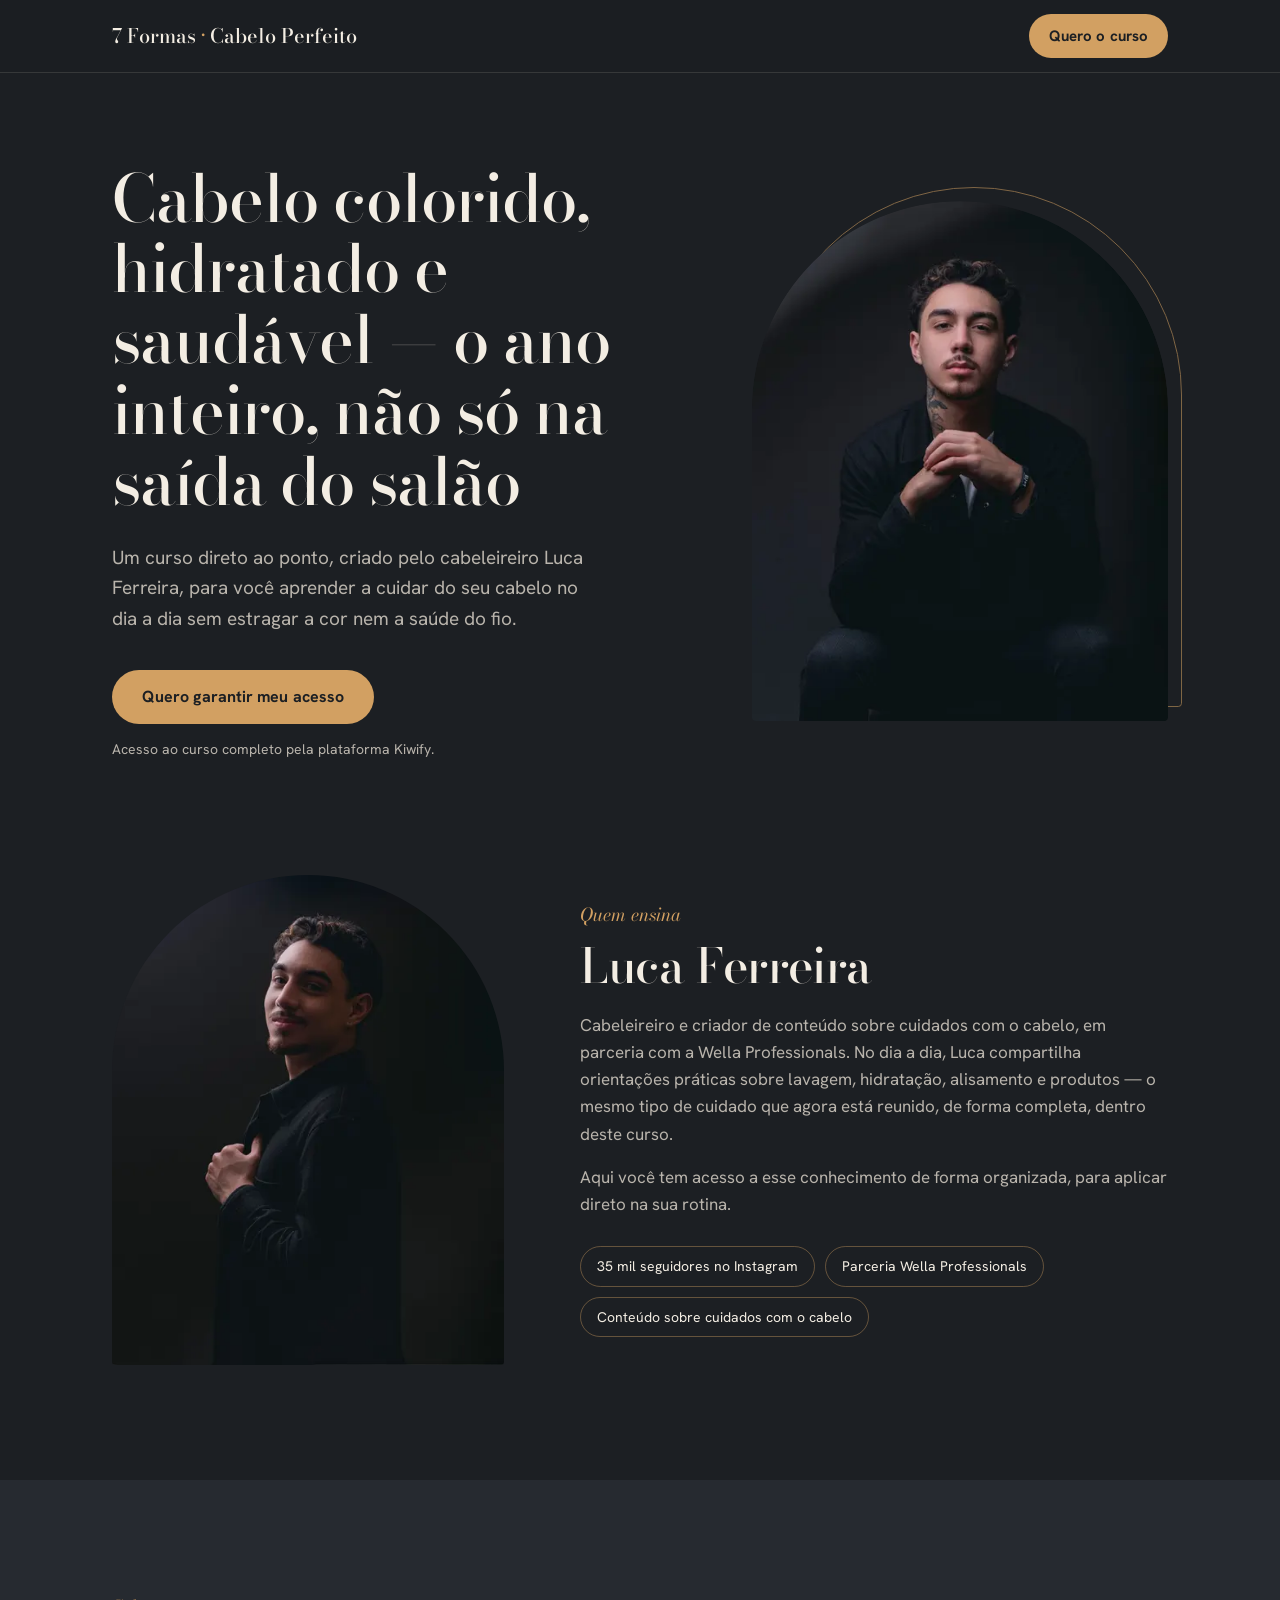
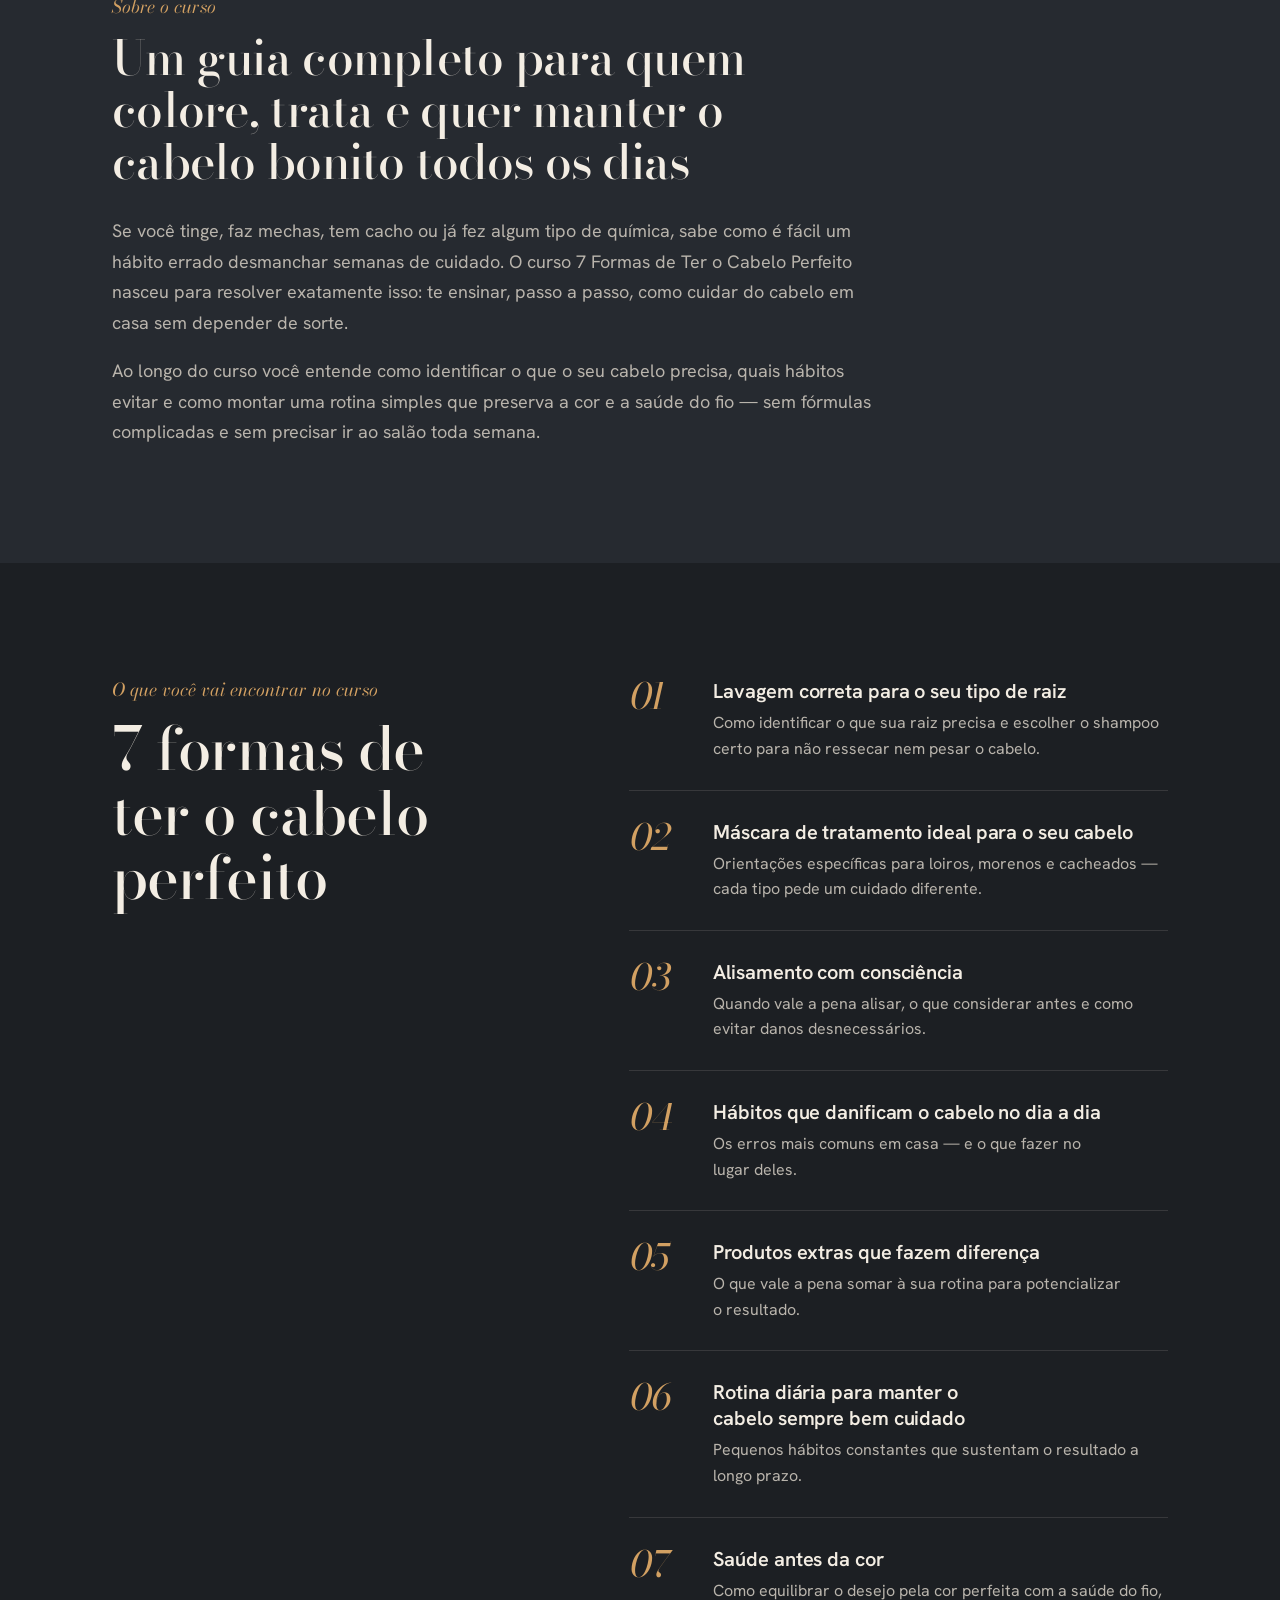
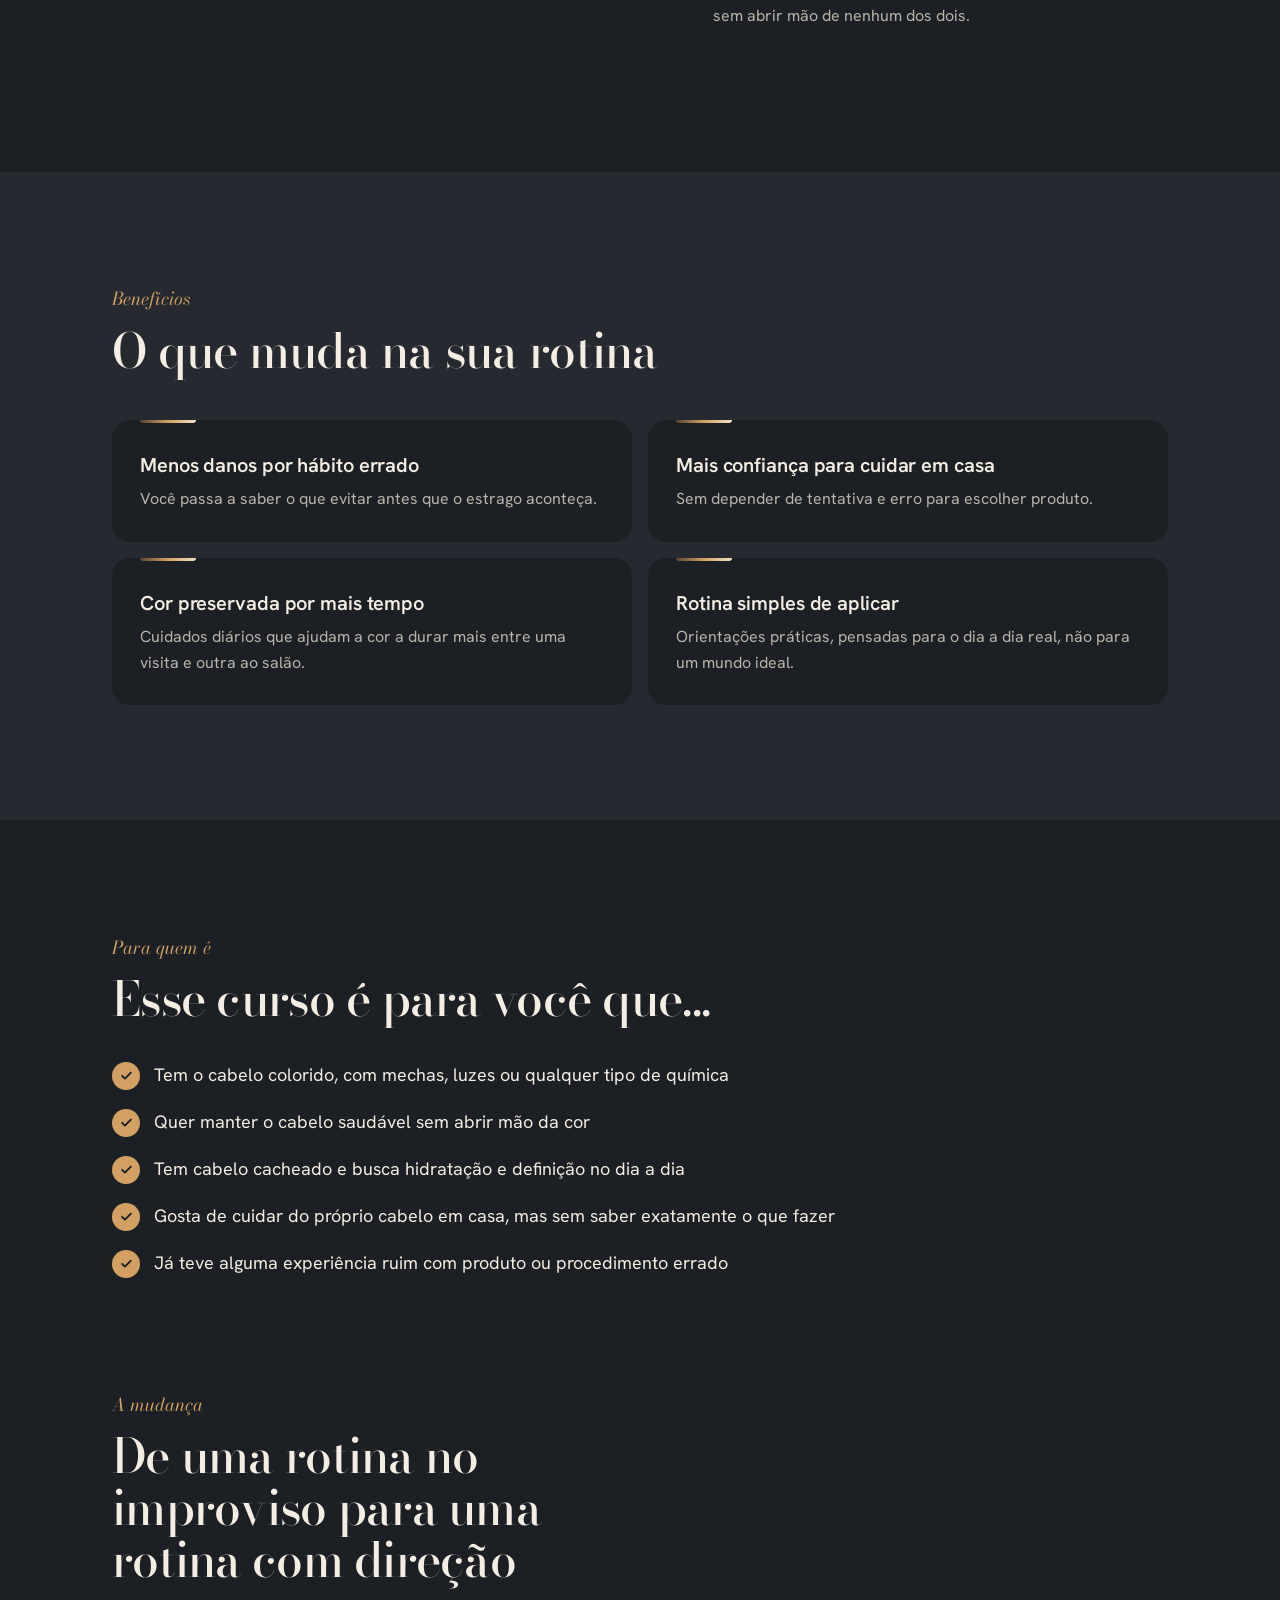
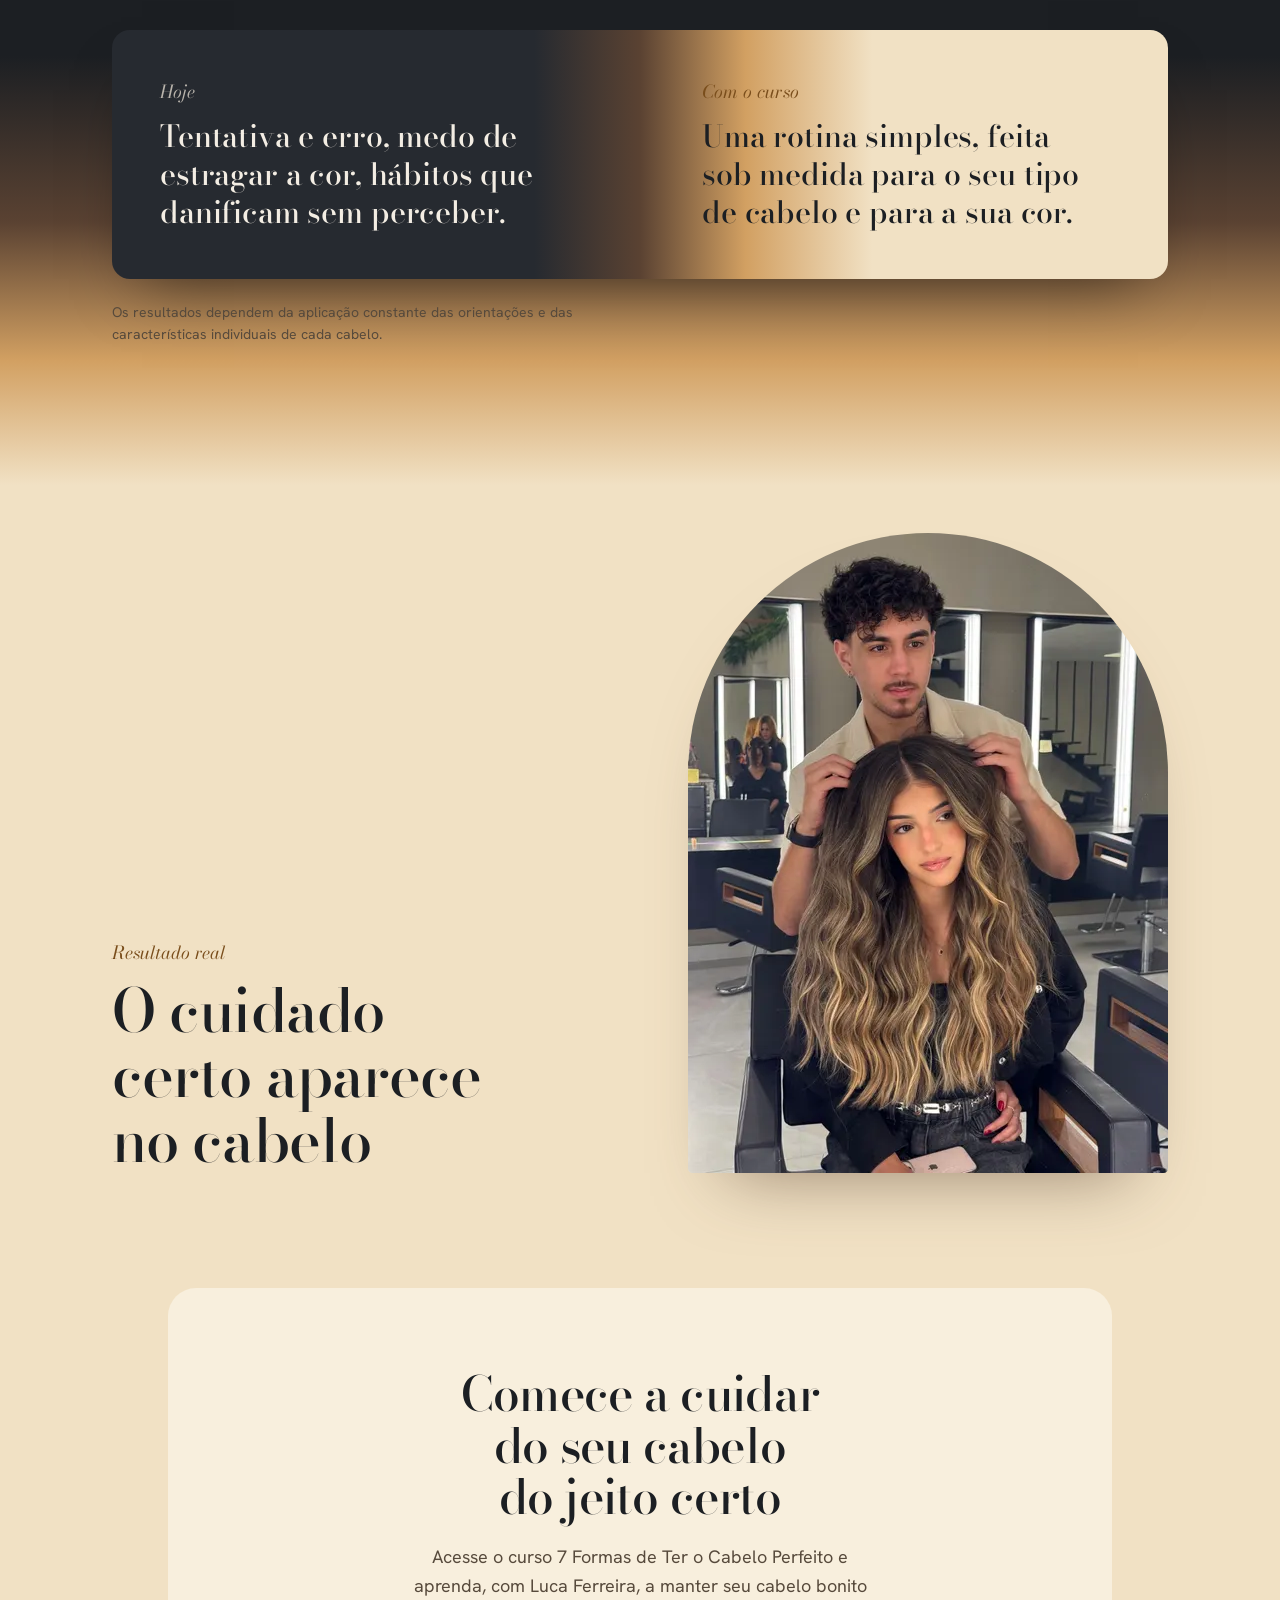
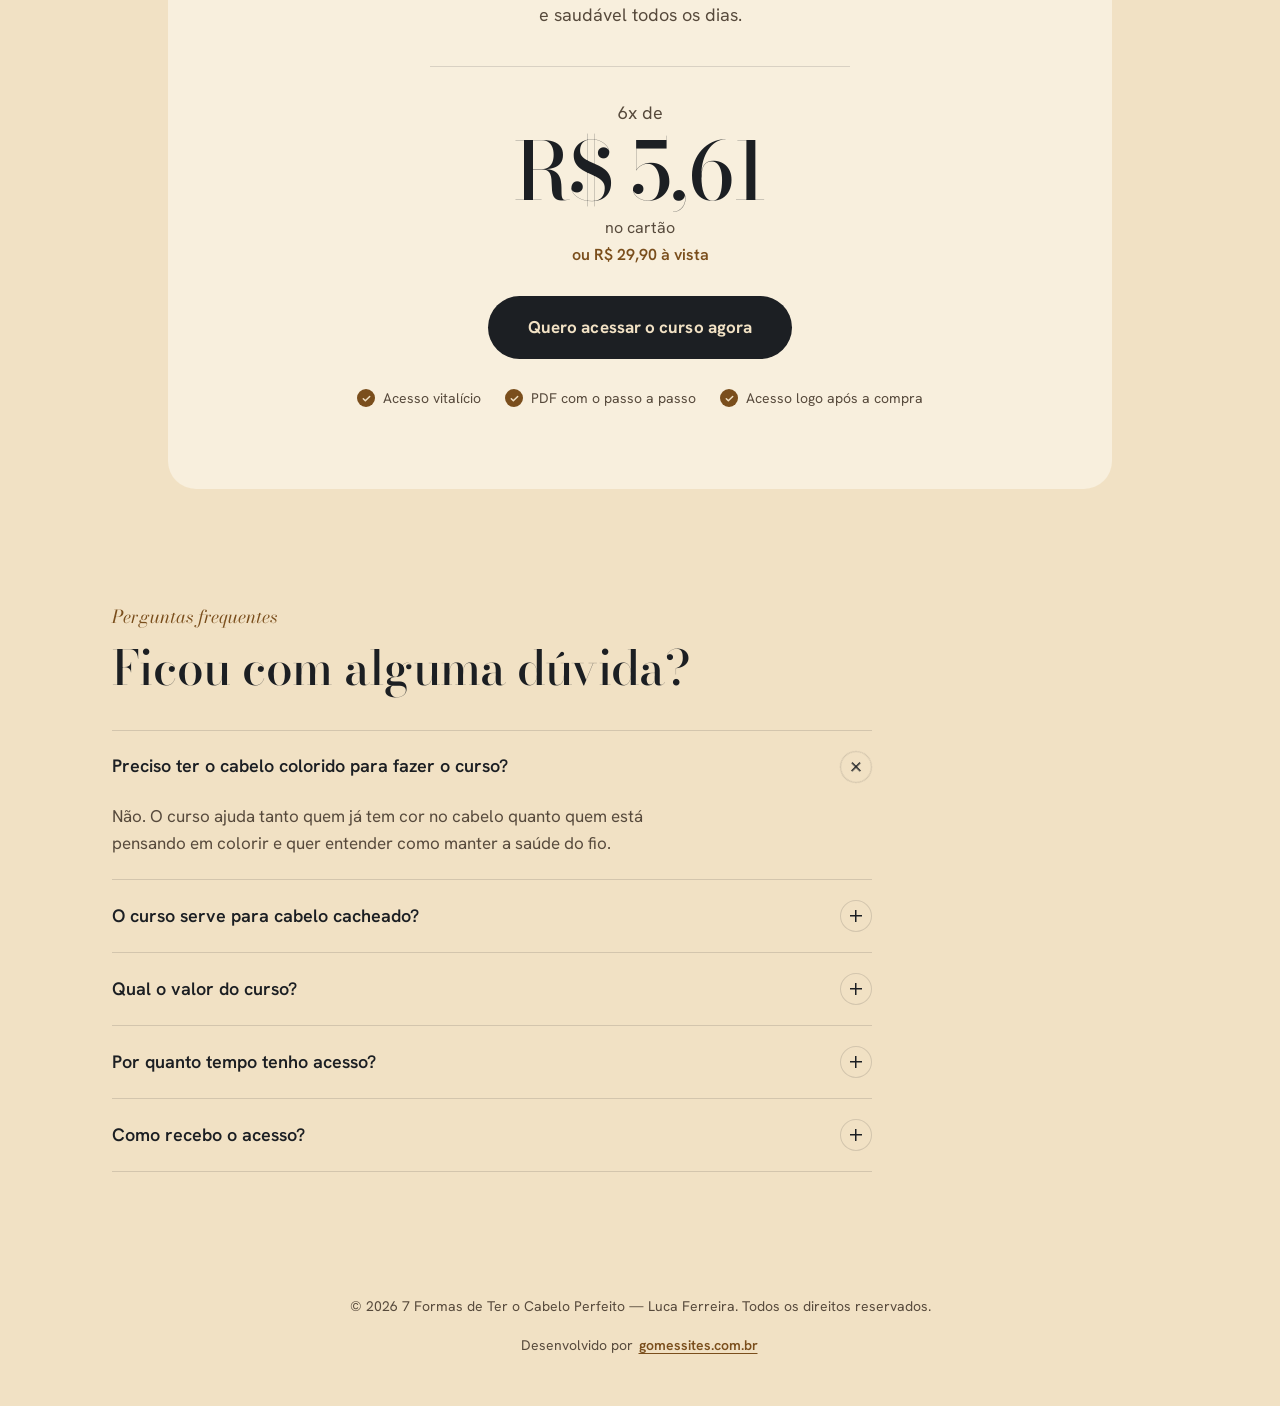
==== commit 3d997ebc: "Ajusta textos da landing page - Corrige "em parceria com a Wella" e evita repetição de "sem depender" ====
--- a/index.html
+++ b/index.html
@@ -79,9 +79,10 @@
       <div class="autor__texto">
         <p class="rotulo">Quem ensina</p>
         <h2>Luca Ferreira</h2>
-        <p>Cabeleireiro e criador de conteúdo sobre cuidados com o cabelo, com parceria com a Wella Professionals. No dia a dia, Luca compartilha orientações práticas sobre lavagem, hidratação, alisamento e produtos — o mesmo tipo de cuidado que agora está reunido, de forma completa, dentro deste curso.</p>
+        <p>Cabeleireiro e criador de conteúdo sobre cuidados com o cabelo, em parceria com a Wella Professionals. No dia a dia, Luca compartilha orientações práticas sobre lavagem, hidratação, alisamento e produtos — o mesmo tipo de cuidado que agora está reunido, de forma completa, dentro deste curso.</p>
         <p>Aqui você tem acesso a esse conhecimento de forma organizada, para aplicar direto na sua rotina.</p>
         <ul class="selos">
+          <li>35 mil seguidores no Instagram</li>
           <li>Parceria Wella Professionals</li>
           <li>Conteúdo sobre cuidados com o cabelo</li>
         </ul>
@@ -95,7 +96,7 @@
       <p class="rotulo">Sobre o curso</p>
       <h2>Um guia completo para quem colore, trata e quer manter o cabelo bonito todos os dias</h2>
       <p>Se você tinge, faz mechas, tem cacho ou já fez algum tipo de química, sabe como é fácil um hábito errado desmanchar semanas de cuidado. O curso 7 Formas de Ter o Cabelo Perfeito nasceu para resolver exatamente isso: te ensinar, passo a passo, como cuidar do cabelo em casa sem depender de sorte.</p>
-      <p>Ao longo do curso você entende como identificar o que o seu cabelo precisa, quais hábitos evitar e como montar uma rotina simples que preserva a cor e a saúde do fio — sem fórmulas complicadas e sem depender de ir ao salão toda semana.</p>
+      <p>Ao longo do curso você entende como identificar o que o seu cabelo precisa, quais hábitos evitar e como montar uma rotina simples que preserva a cor e a saúde do fio — sem fórmulas complicadas e sem precisar ir ao salão toda semana.</p>
     </div>
   </section>
 
@@ -150,7 +151,7 @@
   <!-- 7. RESULTADO / TRANSFORMAÇÃO -->
   <section class="transf">
     <div class="wrap">
-      <p class="rotulo">O que buscamos</p>
+      <p class="rotulo">A mudança</p>
       <h2>De uma rotina no improviso para uma rotina com direção</h2>
       <div class="transf__mecha">
         <div class="transf__col transf__col--antes"><span>Hoje</span><h3>Tentativa e erro, medo de estragar a cor, hábitos que danificam sem perceber.</h3></div>
@@ -196,8 +197,8 @@
 
       <ul class="oferta__inclui">
         <li>Acesso vitalício</li>
-        <li>As 7 formas, do shampoo à cor</li>
-        <li>Garantia de 7 dias pela Kiwify</li>
+        <li>PDF com o passo a passo</li>
+        <li>Acesso logo após a compra</li>
       </ul>
     </div>
   </section>
@@ -224,6 +225,10 @@
           <summary>Por quanto tempo tenho acesso?</summary>
           <p>O acesso é vitalício: uma vez dentro do curso, você pode assistir quando quiser, no seu tempo, sem prazo para expirar.</p>
         </details>
+        <details>
+          <summary>Como recebo o acesso?</summary>
+          <p>Logo após a compra, você recebe o acesso no e-mail que cadastrar na Kiwify.</p>
+        </details>
       </div>
     </div>
   </section>
